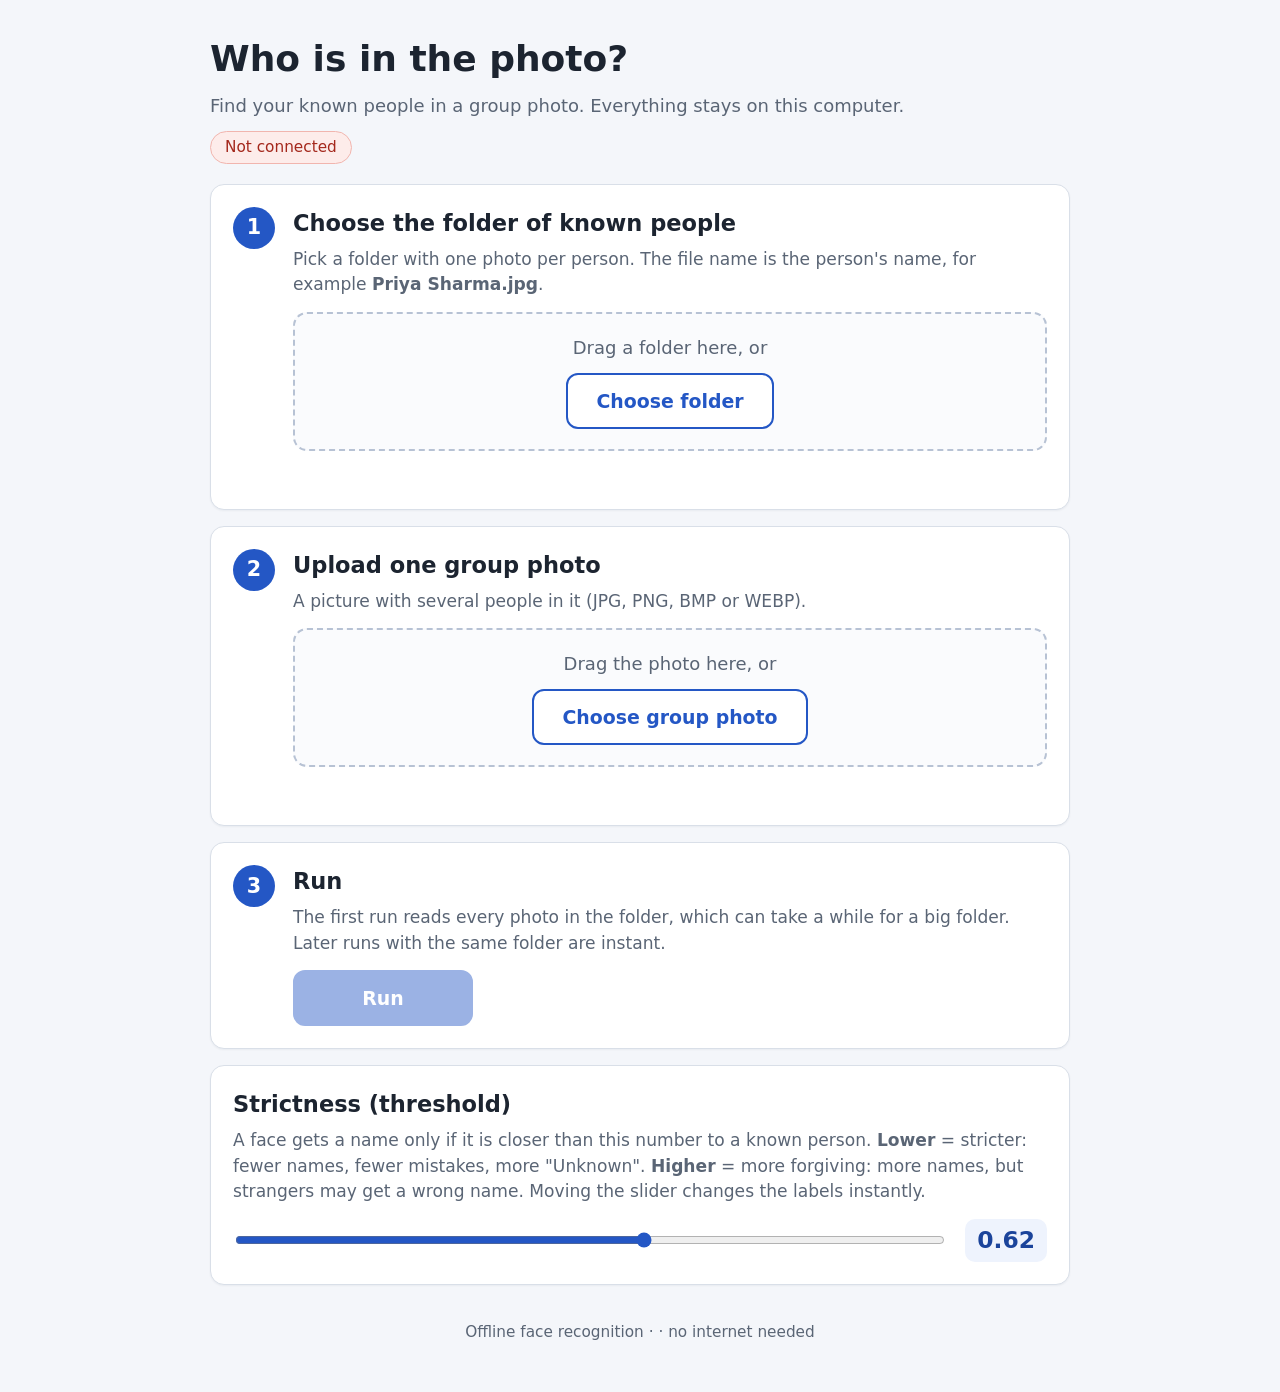
==== app/static/index.html @ f955b949 "Add gentle animations, progress percentage, and reduced-motion support" ====
<!doctype html>
<html lang="en">
<head>
  <meta charset="utf-8">
  <meta name="viewport" content="width=device-width, initial-scale=1">
  <title>Who is in the photo?</title>
  <link rel="icon" href="favicon.svg" type="image/svg+xml">
  <link rel="stylesheet" href="style.css">
</head>
<body>
  <main>
    <header class="top">
      <h1>Who is in the photo?</h1>
      <p class="lead">Find your known people in a group photo. Everything stays on this computer.</p>
      <p id="engine-status" class="pill" role="status">Starting up...</p>
    </header>

    <div id="error" class="alert" role="alert" hidden></div>

    <section class="card" aria-labelledby="s1">
      <div class="step-no" aria-hidden="true">1</div>
      <div class="step-body">
        <h2 id="s1">Choose the folder of known people</h2>
        <p class="help">Pick a folder with one photo per person. The file name is the person's name,
          for example <strong>Priya Sharma.jpg</strong>.</p>
        <div id="drop-folder" class="dropzone">
          <p class="drop-text"><span class="idle">Drag a folder here, or</span><span class="over-text">Drop the folder now</span></p>
          <button id="pick-folder" class="btn" type="button">Choose folder</button>
        </div>
        <input id="folder-input" type="file" webkitdirectory multiple hidden>
        <p id="folder-info" class="info" aria-live="polite"></p>
        <details id="gallery" class="gallery" hidden>
          <summary id="gallery-title"></summary>
          <ul id="gallery-grid" class="gallery-grid"></ul>
          <button id="gallery-more" class="btn secondary small" type="button" hidden></button>
        </details>
      </div>
    </section>

    <section class="card" aria-labelledby="s2">
      <div class="step-no" aria-hidden="true">2</div>
      <div class="step-body">
        <h2 id="s2">Upload one group photo</h2>
        <p class="help">A picture with several people in it (JPG, PNG, BMP or WEBP).</p>
        <div id="drop-group" class="dropzone">
          <p class="drop-text"><span class="idle">Drag the photo here, or</span><span class="over-text">Drop the photo now</span></p>
          <button id="pick-group" class="btn" type="button">Choose group photo</button>
        </div>
        <input id="group-input" type="file" accept="image/*" hidden>
        <p id="group-info" class="info" aria-live="polite"></p>
      </div>
    </section>

    <section class="card" aria-labelledby="s3">
      <div class="step-no" aria-hidden="true">3</div>
      <div class="step-body">
        <h2 id="s3">Run</h2>
        <p class="help">The first run reads every photo in the folder, which can take a while for a big folder.
          Later runs with the same folder are instant.</p>
        <div class="row">
          <button id="run" class="btn primary" type="button" disabled>Run</button>
          <button id="cancel" class="btn secondary" type="button" hidden>Cancel</button>
        </div>
        <div id="progress" class="progress" hidden>
          <div class="bar-row">
            <div class="bar" role="progressbar" aria-label="Progress" aria-valuemin="0" aria-valuemax="100" aria-valuenow="0">
              <div id="bar-fill"></div>
            </div>
            <span id="progress-pct" class="pct">0%</span>
          </div>
          <p id="progress-text" aria-live="polite"></p>
        </div>
      </div>
    </section>

    <section class="card slider-card" aria-labelledby="s4">
      <div class="step-body wide">
        <h2 id="s4">Strictness (threshold)</h2>
        <p class="help">A face gets a name only if it is closer than this number to a known person.
          <strong>Lower</strong> = stricter: fewer names, fewer mistakes, more "Unknown".
          <strong>Higher</strong> = more forgiving: more names, but strangers may get a wrong name.
          Moving the slider changes the labels instantly.</p>
        <div class="slider-row">
          <label for="threshold" class="sr-only">Threshold</label>
          <input id="threshold" type="range" min="0.10" max="1.00" step="0.01" value="0.62">
          <output id="threshold-value" for="threshold">0.62</output>
        </div>
      </div>
    </section>

    <section id="results" hidden aria-labelledby="rh">
      <h2 id="rh">Result</h2>
      <p id="summary" class="summary" aria-live="polite"></p>
      <div id="stats" class="stats" hidden>
        <div class="stat total"><span class="stat-num" id="stat-total">0</span><span class="stat-label">Faces found</span></div>
        <div class="stat known"><span class="stat-num" id="stat-known">0</span><span class="stat-label">Known</span></div>
        <div class="stat unknown"><span class="stat-num" id="stat-unknown">0</span><span class="stat-label">Unknown</span></div>
      </div>
      <div class="stage"><canvas id="canvas" aria-label="Group photo with a box and a name on each face"></canvas></div>
      <h3>Faces found</h3>
      <div id="chips" class="chips" role="group" aria-label="Show faces">
        <button type="button" class="chip" data-filter="all" aria-pressed="true">All <span id="chip-all">0</span></button>
        <button type="button" class="chip" data-filter="known" aria-pressed="false">Known <span id="chip-known">0</span></button>
        <button type="button" class="chip" data-filter="unknown" aria-pressed="false">Unknown <span id="chip-unknown">0</span></button>
      </div>
      <div class="table-wrap">
        <table>
          <thead><tr><th>#</th><th>Face</th><th>Name</th><th>Distance</th><th>Status</th></tr></thead>
          <tbody id="rows"></tbody>
        </table>
      </div>
      <details id="notes" class="notes" hidden>
        <summary id="notes-title"></summary>
        <ul id="notes-list"></ul>
      </details>
    </section>

    <footer>Offline face recognition &middot; <span id="lib"></span> &middot; no internet needed</footer>
  </main>
  <script src="app.js"></script>
</body>
</html>
---- app/static/style.css ----
/* All local: no web fonts, no CDN. Uses the fonts already installed on the computer. */
:root {
  --bg: #f4f6fa;
  --card: #ffffff;
  --text: #1c2430;
  --muted: #5a6575;
  --line: #d9dfe8;
  --primary: #2457c5;
  --primary-dark: #1b449b;
  --known: #17803d;
  --unknown: #b45309;
  --error-bg: #fdecea;
  --error: #a4281c;
  --radius: 14px;
}
* { box-sizing: border-box; }
html { font-size: 18px; }
body {
  margin: 0;
  background: var(--bg);
  color: var(--text);
  font-family: "Segoe UI", system-ui, -apple-system, "Helvetica Neue", Arial, sans-serif;
  line-height: 1.5;
}
main { max-width: 900px; margin: 0 auto; padding: 32px 20px 48px; }
h1 { font-size: 2rem; margin: 0 0 6px; }
h2 { font-size: 1.25rem; margin: 0 0 6px; }
h3 { font-size: 1.1rem; margin: 28px 0 10px; }
.lead { color: var(--muted); margin: 0 0 12px; }
.top { margin-bottom: 20px; }
.pill {
  display: inline-block; margin: 0; padding: 4px 14px; border-radius: 999px;
  font-size: .85rem; background: #fff4d6; color: #7a5200; border: 1px solid #f0d58a;
}
.pill.ok { background: #e3f5e9; color: #115c2b; border-color: #a9dcb9; }
.pill.bad { background: var(--error-bg); color: var(--error); border-color: #f1b5ae; }

.card {
  display: flex; gap: 18px; align-items: flex-start;
  background: var(--card); border: 1px solid var(--line); border-radius: var(--radius);
  padding: 22px; margin-bottom: 16px;
  box-shadow: 0 1px 2px rgba(20, 30, 50, .05);
}
.step-no {
  flex: none; width: 42px; height: 42px; border-radius: 50%;
  background: var(--primary); color: #fff; font-weight: 700; font-size: 1.15rem;
  display: flex; align-items: center; justify-content: center;
}
.step-body { flex: 1; min-width: 0; }
.step-body.wide { width: 100%; }
.help { color: var(--muted); margin: 0 0 14px; font-size: .95rem; }
.info { margin: 12px 0 0; font-size: .95rem; min-height: 1.4em; overflow-wrap: anywhere; }

.btn {
  font: inherit; font-weight: 600; font-size: 1.05rem;
  min-height: 56px; padding: 0 28px; border-radius: 12px; cursor: pointer;
  border: 2px solid var(--primary); background: #fff; color: var(--primary);
}
.btn:hover:not(:disabled) { background: #eef3fd; }
.btn.primary { background: var(--primary); color: #fff; min-width: 180px; }
.btn.primary:hover:not(:disabled) { background: var(--primary-dark); }
.btn.secondary { border-color: var(--line); color: var(--muted); }
.btn:disabled { opacity: .45; cursor: not-allowed; }
.btn:focus-visible, input[type=range]:focus-visible, summary:focus-visible {
  outline: 3px solid #f2a900; outline-offset: 2px;
}
.row { display: flex; gap: 12px; flex-wrap: wrap; }

.dropzone {
  border: 2px dashed #b7c2d4; border-radius: var(--radius); background: #fafbfd;
  padding: 20px 16px; text-align: center; transition: border-color .15s, background-color .15s;
}
.dropzone .drop-text { margin: 0 0 12px; color: var(--muted); }
.dropzone .over-text { display: none; }
.dropzone.over { border-color: var(--primary); border-style: solid; background: #eaf1fe; }
.dropzone.over .idle { display: none; }
.dropzone.over .over-text { display: inline; color: var(--primary-dark); font-weight: 700; font-size: 1.1rem; }
.dropzone.over .btn { pointer-events: none; }

.gallery { margin-top: 14px; border: 1px solid var(--line); border-radius: 12px; padding: 10px 14px; background: #fafbfd; }
.gallery summary { cursor: pointer; font-weight: 600; min-height: 32px; display: flex; align-items: center; }
.gallery-grid { list-style: none; margin: 12px 0 4px; padding: 0; display: grid; grid-template-columns: repeat(auto-fill, minmax(92px, 1fr)); gap: 12px; max-height: 340px; overflow: auto; }
.gallery-grid li { text-align: center; min-width: 0; }
.gallery-grid .thumb { width: 72px; height: 72px; margin: 0 auto 4px; }
.gallery-grid span { display: block; font-size: .8rem; line-height: 1.25; overflow: hidden; text-overflow: ellipsis; white-space: nowrap; }
.btn.small { min-height: 44px; padding: 0 18px; font-size: .95rem; margin-top: 10px; }

.progress { margin-top: 16px; }
.bar { height: 16px; background: #e5eaf2; border-radius: 999px; overflow: hidden; }
#bar-fill { height: 100%; width: 0; background: var(--primary); transition: width .2s; }
.bar.busy #bar-fill { width: 35% !important; animation: slide 1.1s ease-in-out infinite alternate; }
@keyframes slide { from { margin-left: 0; } to { margin-left: 65%; } }
.bar-row { display: flex; align-items: center; gap: 14px; }
.bar-row .bar { flex: 1; }
.pct { min-width: 3.4ch; text-align: right; font-weight: 700; font-variant-numeric: tabular-nums; color: var(--primary-dark); }

/* gentle entrance of the result */
@keyframes fadeUp { from { opacity: 0; transform: translateY(10px); } to { opacity: 1; transform: none; } }
@keyframes rowIn { from { opacity: 0; transform: translateX(-8px); } to { opacity: 1; transform: none; } }
#results.enter .stat { animation: fadeUp .45s ease both; }
#results.enter .stat:nth-child(2) { animation-delay: .08s; }
#results.enter .stat:nth-child(3) { animation-delay: .16s; }
#results.enter .stage { animation: fadeUp .5s ease .1s both; }
tbody tr.enter { animation: rowIn .35s ease both; animation-delay: calc(var(--i, 0) * 45ms + 250ms); }
.chip, .btn, tbody tr td, .dropzone { transition: background-color .15s, border-color .15s, color .15s; }

@media (prefers-reduced-motion: reduce) {
  *, *::before, *::after {
    animation-duration: .001ms !important; animation-delay: 0s !important; animation-iteration-count: 1 !important;
    transition-duration: .001ms !important; scroll-behavior: auto !important;
  }
  .bar.busy #bar-fill { margin-left: 0; width: 100% !important; opacity: .5; }
}

#progress-text { margin: 8px 0 0; font-size: .95rem; color: var(--muted); overflow-wrap: anywhere; }

.slider-row { display: flex; align-items: center; gap: 18px; }
input[type=range] { flex: 1; height: 36px; accent-color: var(--primary); }
output {
  min-width: 4.2ch; text-align: center; font-weight: 700; font-size: 1.3rem;
  padding: 4px 12px; border-radius: 10px; background: #eef3fd; color: var(--primary-dark);
}

.alert {
  background: var(--error-bg); color: var(--error); border: 1px solid #f1b5ae;
  border-radius: 12px; padding: 14px 18px; margin-bottom: 16px; font-weight: 600;
  overflow-wrap: anywhere;
}
.alert.warn { background: #fff4d6; color: #7a5200; border-color: #f0d58a; }

#results { margin-top: 28px; }
.summary { font-size: 1.1rem; font-weight: 600; margin: 0 0 14px; }
.summary.visually-hidden { position: absolute; width: 1px; height: 1px; overflow: hidden; clip: rect(0 0 0 0); white-space: nowrap; margin: 0; }
.stats { display: grid; grid-template-columns: repeat(3, 1fr); gap: 14px; margin: 0 0 18px; }
.stat {
  background: #fff; border: 1px solid var(--line); border-radius: var(--radius);
  border-top: 5px solid var(--primary); padding: 14px 18px; text-align: center;
  box-shadow: 0 1px 2px rgba(20, 30, 50, .05);
}
.stat.known { border-top-color: var(--known); }
.stat.unknown { border-top-color: var(--unknown); }
.stat-num { display: block; font-size: 2.4rem; font-weight: 700; line-height: 1.1; }
.stat.known .stat-num { color: var(--known); }
.stat.unknown .stat-num { color: var(--unknown); }
.stat-label { display: block; color: var(--muted); font-size: .95rem; }
.stage {
  background: #fff; border: 1px solid var(--line); border-radius: var(--radius);
  padding: 10px; text-align: center;
}
canvas { max-width: 100%; height: auto; border-radius: 8px; display: block; margin: 0 auto; }

.chips { display: flex; gap: 10px; flex-wrap: wrap; margin: 0 0 12px; }
.chip {
  font: inherit; font-weight: 600; min-height: 44px; padding: 0 18px; border-radius: 999px; cursor: pointer;
  border: 2px solid var(--line); background: #fff; color: var(--text);
}
.chip span { display: inline-block; min-width: 1.6em; margin-left: 4px; padding: 0 6px; border-radius: 999px; background: #eef1f6; font-size: .85rem; }
.chip:hover { border-color: var(--primary); }
.chip[aria-pressed="true"] { background: var(--primary); border-color: var(--primary); color: #fff; }
.chip[aria-pressed="true"] span { background: rgba(255, 255, 255, .25); }
.chip:focus-visible { outline: 3px solid #f2a900; outline-offset: 2px; }
td.empty { text-align: center; color: var(--muted); padding: 22px; cursor: default; }
.table-wrap { overflow-x: auto; background: #fff; border: 1px solid var(--line); border-radius: var(--radius); }
table { width: 100%; border-collapse: collapse; }
th, td { text-align: left; padding: 12px 16px; border-bottom: 1px solid var(--line); }
th { background: #f0f3f8; font-size: .85rem; text-transform: uppercase; letter-spacing: .04em; color: var(--muted); }
tr:last-child td { border-bottom: 0; }
.thumb { width: 56px; height: 56px; object-fit: cover; border-radius: 10px; border: 1px solid var(--line); background: #e5eaf2; display: block; }
.thumb.ref { width: 44px; height: 44px; border-radius: 50%; flex: none; }
.name-wrap { display: flex; align-items: center; gap: 12px; }
.person { font-weight: 600; display: block; }
td.face-cell { width: 76px; }
tbody tr { cursor: pointer; }
tbody tr.hover td { background: #eef3fd; }
tbody tr.selected td { background: #dde8fb; }
tbody tr.selected td:first-child { box-shadow: inset 5px 0 0 var(--primary); }
tbody tr:focus-visible { outline: 3px solid #f2a900; outline-offset: -3px; }
td .hint { display: block; font-size: .85rem; color: var(--muted); }
.badge {
  display: inline-block; padding: 3px 12px; border-radius: 999px; font-weight: 700; font-size: .9rem; color: #fff;
}
.badge.known { background: var(--known); }
.badge.unknown { background: var(--unknown); }

.notes { margin-top: 24px; background: #fff; border: 1px solid var(--line); border-radius: var(--radius); padding: 12px 18px; }
.notes summary { cursor: pointer; font-weight: 600; }
.notes ul { margin: 10px 0 4px; padding-left: 20px; font-size: .92rem; color: var(--muted); max-height: 260px; overflow: auto; }
.notes li { overflow-wrap: anywhere; margin-bottom: 4px; }

footer { margin-top: 36px; text-align: center; color: var(--muted); font-size: .85rem; }
.sr-only { position: absolute; width: 1px; height: 1px; overflow: hidden; clip: rect(0 0 0 0); white-space: nowrap; }
[hidden] { display: none !important; }

@media (max-width: 560px) {
  html { font-size: 17px; }
  .card { flex-direction: column; gap: 12px; padding: 18px; }
  .btn { width: 100%; }
  .thumb { width: 44px; height: 44px; }
  .thumb.ref { width: 32px; height: 32px; }
  .name-wrap { gap: 8px; }
  td.face-cell { width: 56px; }
  .stats { gap: 8px; }
  .stat { padding: 10px 6px; }
  .stat-num { font-size: 1.9rem; }
  .stat-label { font-size: .85rem; }
  th, td { padding: 10px 8px; font-size: .9rem; }
  .badge { padding: 2px 8px; font-size: .8rem; }
  main { padding: 24px 14px 40px; }
}
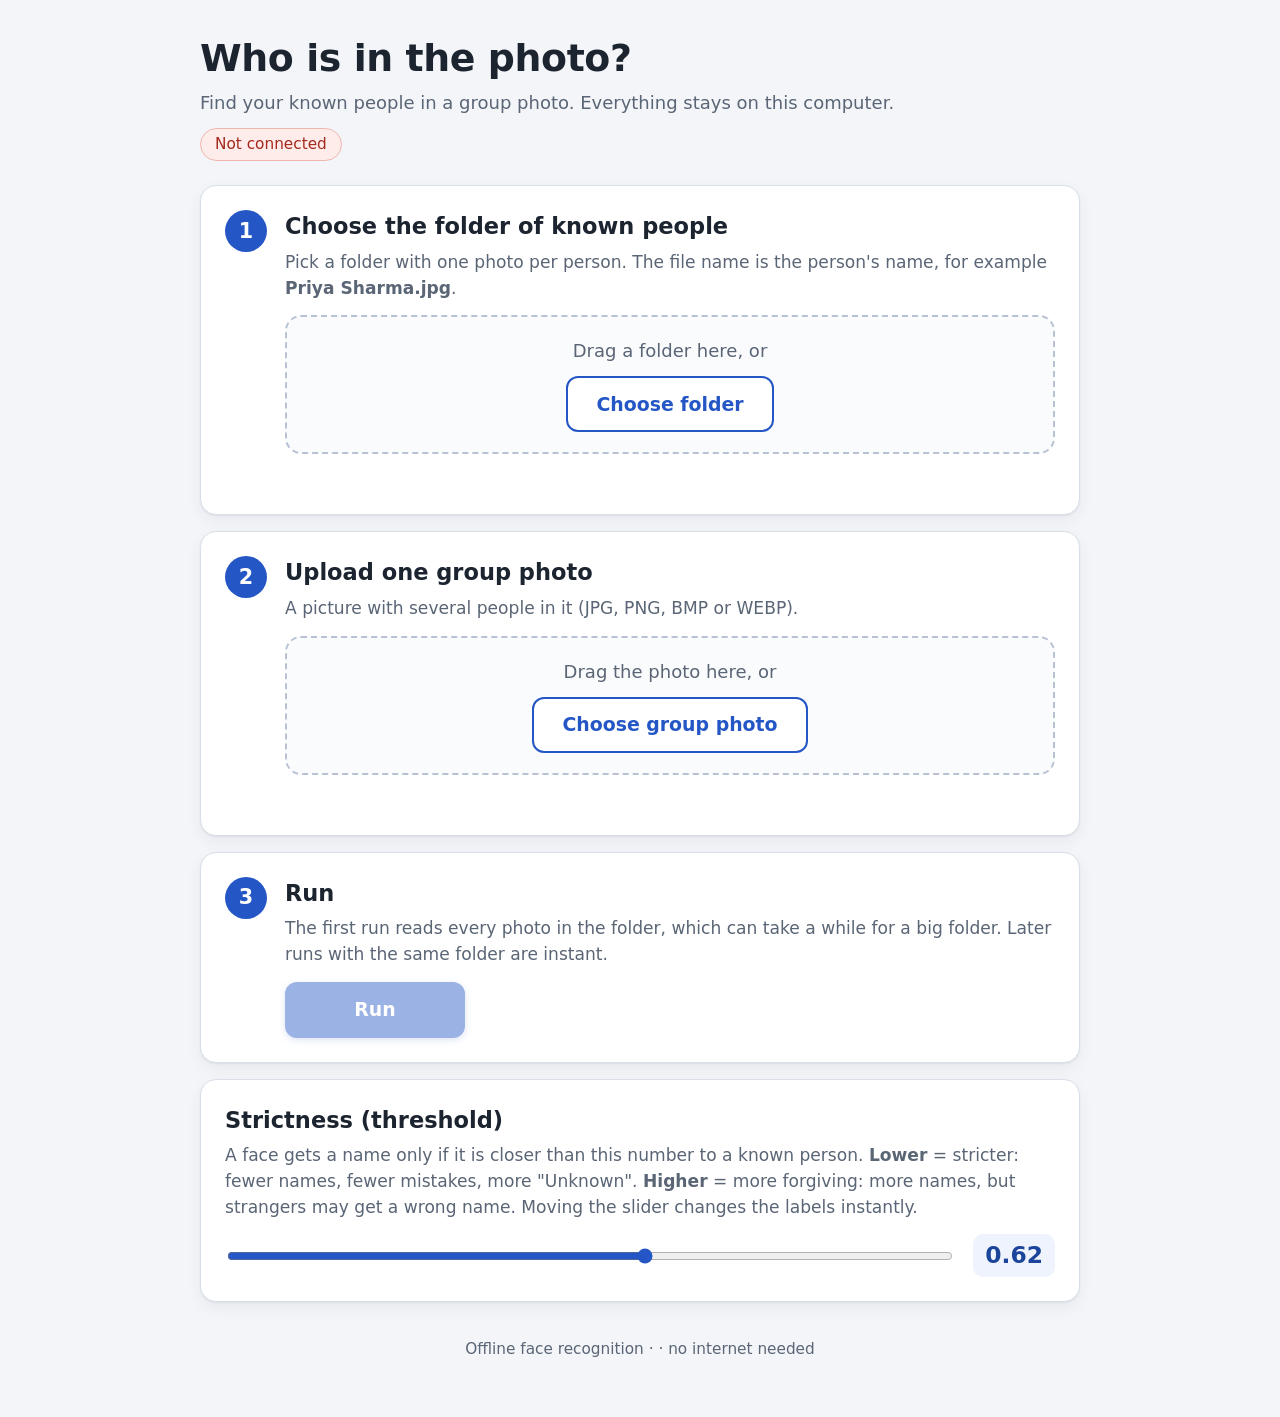
==== commit 3ad44293: "Polish the look: spacing, shadows, step ticks, focus rings, phone layout" ====
--- a/app/static/index.html
+++ b/app/static/index.html
@@ -17,7 +17,7 @@
 
     <div id="error" class="alert" role="alert" hidden></div>
 
-    <section class="card" aria-labelledby="s1">
+    <section id="card-1" class="card" aria-labelledby="s1">
       <div class="step-no" aria-hidden="true">1</div>
       <div class="step-body">
         <h2 id="s1">Choose the folder of known people</h2>
@@ -37,7 +37,7 @@
       </div>
     </section>
 
-    <section class="card" aria-labelledby="s2">
+    <section id="card-2" class="card" aria-labelledby="s2">
       <div class="step-no" aria-hidden="true">2</div>
       <div class="step-body">
         <h2 id="s2">Upload one group photo</h2>
@@ -51,7 +51,7 @@
       </div>
     </section>
 
-    <section class="card" aria-labelledby="s3">
+    <section id="card-3" class="card" aria-labelledby="s3">
       <div class="step-no" aria-hidden="true">3</div>
       <div class="step-body">
         <h2 id="s3">Run</h2>
@@ -96,6 +96,10 @@
         <div class="stat known"><span class="stat-num" id="stat-known">0</span><span class="stat-label">Known</span></div>
         <div class="stat unknown"><span class="stat-num" id="stat-unknown">0</span><span class="stat-label">Unknown</span></div>
       </div>
+      <div id="tools" class="tools" hidden>
+        <button id="dl-png" class="btn small" type="button">Download photo (PNG)</button>
+        <button id="dl-csv" class="btn small" type="button">Download results (CSV)</button>
+      </div>
       <div class="stage"><canvas id="canvas" aria-label="Group photo with a box and a name on each face"></canvas></div>
       <h3>Faces found</h3>
       <div id="chips" class="chips" role="group" aria-label="Show faces">
--- a/app/static/style.css
+++ b/app/static/style.css
@@ -1,6 +1,6 @@
 /* All local: no web fonts, no CDN. Uses the fonts already installed on the computer. */
 :root {
-  --bg: #f4f6fa;
+  --bg: #f3f5f9;
   --card: #ffffff;
   --text: #1c2430;
   --muted: #5a6575;
@@ -11,7 +11,11 @@
   --unknown: #b45309;
   --error-bg: #fdecea;
   --error: #a4281c;
-  --radius: 14px;
+  --radius: 16px;
+  --focus: #0b3a8f;                       /* dark blue ring: clearly visible on white and on the blue buttons */
+  --shadow: 0 1px 2px rgba(16, 24, 40, .06), 0 6px 16px rgba(16, 24, 40, .05);
+  --shadow-hover: 0 2px 4px rgba(16, 24, 40, .08), 0 10px 24px rgba(16, 24, 40, .08);
+  --gap: 16px;                            /* one spacing step used between blocks */
 }
 * { box-sizing: border-box; }
 html { font-size: 18px; }
@@ -22,12 +26,12 @@
   font-family: "Segoe UI", system-ui, -apple-system, "Helvetica Neue", Arial, sans-serif;
   line-height: 1.5;
 }
-main { max-width: 900px; margin: 0 auto; padding: 32px 20px 48px; }
-h1 { font-size: 2rem; margin: 0 0 6px; }
+main { max-width: 920px; margin: 0 auto; padding: 36px 20px 56px; }
+h1 { font-size: 2.1rem; line-height: 1.2; margin: 0 0 8px; letter-spacing: -.01em; }
 h2 { font-size: 1.25rem; margin: 0 0 6px; }
-h3 { font-size: 1.1rem; margin: 28px 0 10px; }
+h3 { font-size: 1.15rem; margin: 30px 0 12px; }
 .lead { color: var(--muted); margin: 0 0 12px; }
-.top { margin-bottom: 20px; }
+.top { margin-bottom: 24px; }
 .pill {
   display: inline-block; margin: 0; padding: 4px 14px; border-radius: 999px;
   font-size: .85rem; background: #fff4d6; color: #7a5200; border: 1px solid #f0d58a;
@@ -38,14 +42,16 @@
 .card {
   display: flex; gap: 18px; align-items: flex-start;
   background: var(--card); border: 1px solid var(--line); border-radius: var(--radius);
-  padding: 22px; margin-bottom: 16px;
-  box-shadow: 0 1px 2px rgba(20, 30, 50, .05);
-}
+  padding: 24px; margin-bottom: var(--gap);
+  box-shadow: var(--shadow); transition: border-color .2s, box-shadow .2s;
+}
+.card.done { border-color: #a9dcb9; }
 .step-no {
   flex: none; width: 42px; height: 42px; border-radius: 50%;
   background: var(--primary); color: #fff; font-weight: 700; font-size: 1.15rem;
-  display: flex; align-items: center; justify-content: center;
-}
+  display: flex; align-items: center; justify-content: center; transition: background-color .2s;
+}
+.card.done .step-no { background: var(--known); }
 .step-body { flex: 1; min-width: 0; }
 .step-body.wide { width: 100%; }
 .help { color: var(--muted); margin: 0 0 14px; font-size: .95rem; }
@@ -56,13 +62,14 @@
   min-height: 56px; padding: 0 28px; border-radius: 12px; cursor: pointer;
   border: 2px solid var(--primary); background: #fff; color: var(--primary);
 }
+.btn:active:not(:disabled) { transform: translateY(1px); }
 .btn:hover:not(:disabled) { background: #eef3fd; }
-.btn.primary { background: var(--primary); color: #fff; min-width: 180px; }
+.btn.primary { background: var(--primary); color: #fff; min-width: 180px; box-shadow: 0 2px 6px rgba(36, 87, 197, .35); }
 .btn.primary:hover:not(:disabled) { background: var(--primary-dark); }
-.btn.secondary { border-color: var(--line); color: var(--muted); }
+.btn.secondary { border-color: #b7c2d4; color: #3f4a5a; }
 .btn:disabled { opacity: .45; cursor: not-allowed; }
-.btn:focus-visible, input[type=range]:focus-visible, summary:focus-visible {
-  outline: 3px solid #f2a900; outline-offset: 2px;
+:where(a, button, input, summary, [tabindex]):focus-visible {
+  outline: 3px solid var(--focus); outline-offset: 2px;
 }
 .row { display: flex; gap: 12px; flex-wrap: wrap; }
 
@@ -128,14 +135,14 @@
 }
 .alert.warn { background: #fff4d6; color: #7a5200; border-color: #f0d58a; }
 
-#results { margin-top: 28px; }
+#results { margin-top: 32px; scroll-margin-top: 12px; }
 .summary { font-size: 1.1rem; font-weight: 600; margin: 0 0 14px; }
 .summary.visually-hidden { position: absolute; width: 1px; height: 1px; overflow: hidden; clip: rect(0 0 0 0); white-space: nowrap; margin: 0; }
 .stats { display: grid; grid-template-columns: repeat(3, 1fr); gap: 14px; margin: 0 0 18px; }
 .stat {
   background: #fff; border: 1px solid var(--line); border-radius: var(--radius);
-  border-top: 5px solid var(--primary); padding: 14px 18px; text-align: center;
-  box-shadow: 0 1px 2px rgba(20, 30, 50, .05);
+  border-top: 5px solid var(--primary); padding: 16px 18px; text-align: center;
+  box-shadow: var(--shadow);
 }
 .stat.known { border-top-color: var(--known); }
 .stat.unknown { border-top-color: var(--unknown); }
@@ -143,9 +150,11 @@
 .stat.known .stat-num { color: var(--known); }
 .stat.unknown .stat-num { color: var(--unknown); }
 .stat-label { display: block; color: var(--muted); font-size: .95rem; }
+.tools { display: flex; gap: 12px; flex-wrap: wrap; margin: 0 0 14px; }
+.tools .btn.small { margin-top: 0; }
 .stage {
   background: #fff; border: 1px solid var(--line); border-radius: var(--radius);
-  padding: 10px; text-align: center;
+  padding: 12px; text-align: center; box-shadow: var(--shadow);
 }
 canvas { max-width: 100%; height: auto; border-radius: 8px; display: block; margin: 0 auto; }
 
@@ -158,9 +167,9 @@
 .chip:hover { border-color: var(--primary); }
 .chip[aria-pressed="true"] { background: var(--primary); border-color: var(--primary); color: #fff; }
 .chip[aria-pressed="true"] span { background: rgba(255, 255, 255, .25); }
-.chip:focus-visible { outline: 3px solid #f2a900; outline-offset: 2px; }
+.chip:focus-visible { outline: 3px solid var(--focus); outline-offset: 2px; }
 td.empty { text-align: center; color: var(--muted); padding: 22px; cursor: default; }
-.table-wrap { overflow-x: auto; background: #fff; border: 1px solid var(--line); border-radius: var(--radius); }
+.table-wrap { overflow-x: auto; background: #fff; border: 1px solid var(--line); border-radius: var(--radius); box-shadow: var(--shadow); }
 table { width: 100%; border-collapse: collapse; }
 th, td { text-align: left; padding: 12px 16px; border-bottom: 1px solid var(--line); }
 th { background: #f0f3f8; font-size: .85rem; text-transform: uppercase; letter-spacing: .04em; color: var(--muted); }
@@ -174,7 +183,7 @@
 tbody tr.hover td { background: #eef3fd; }
 tbody tr.selected td { background: #dde8fb; }
 tbody tr.selected td:first-child { box-shadow: inset 5px 0 0 var(--primary); }
-tbody tr:focus-visible { outline: 3px solid #f2a900; outline-offset: -3px; }
+tbody tr:focus-visible { outline: 3px solid var(--focus); outline-offset: -3px; }
 td .hint { display: block; font-size: .85rem; color: var(--muted); }
 .badge {
   display: inline-block; padding: 3px 12px; border-radius: 999px; font-weight: 700; font-size: .9rem; color: #fff;
@@ -182,7 +191,7 @@
 .badge.known { background: var(--known); }
 .badge.unknown { background: var(--unknown); }
 
-.notes { margin-top: 24px; background: #fff; border: 1px solid var(--line); border-radius: var(--radius); padding: 12px 18px; }
+.notes { margin-top: 24px; background: #fff; border: 1px solid var(--line); border-radius: var(--radius); padding: 12px 18px; box-shadow: var(--shadow); }
 .notes summary { cursor: pointer; font-weight: 600; }
 .notes ul { margin: 10px 0 4px; padding-left: 20px; font-size: .92rem; color: var(--muted); max-height: 260px; overflow: auto; }
 .notes li { overflow-wrap: anywhere; margin-bottom: 4px; }
@@ -195,15 +204,20 @@
   html { font-size: 17px; }
   .card { flex-direction: column; gap: 12px; padding: 18px; }
   .btn { width: 100%; }
-  .thumb { width: 44px; height: 44px; }
-  .thumb.ref { width: 32px; height: 32px; }
-  .name-wrap { gap: 8px; }
-  td.face-cell { width: 56px; }
+  .thumb { width: 40px; height: 40px; }
+  .thumb.ref { display: none; }               /* the matched photo is hidden on a phone to leave room for the table */
+  td.face-cell { width: 48px; }
+  th, td { padding-left: 4px; padding-right: 4px; }
   .stats { gap: 8px; }
   .stat { padding: 10px 6px; }
   .stat-num { font-size: 1.9rem; }
   .stat-label { font-size: .85rem; }
-  th, td { padding: 10px 8px; font-size: .9rem; }
+  th, td { padding: 10px 6px; font-size: .88rem; }
+  .table-wrap { border-radius: 12px; }
+  .chip { flex: 1; padding: 0 8px; white-space: nowrap; font-size: .95rem; }
+  .chip span { margin-left: 2px; padding: 0 5px; }
+  .tools .btn { width: 100%; }
+  h1 { font-size: 1.7rem; }
   .badge { padding: 2px 8px; font-size: .8rem; }
   main { padding: 24px 14px 40px; }
 }
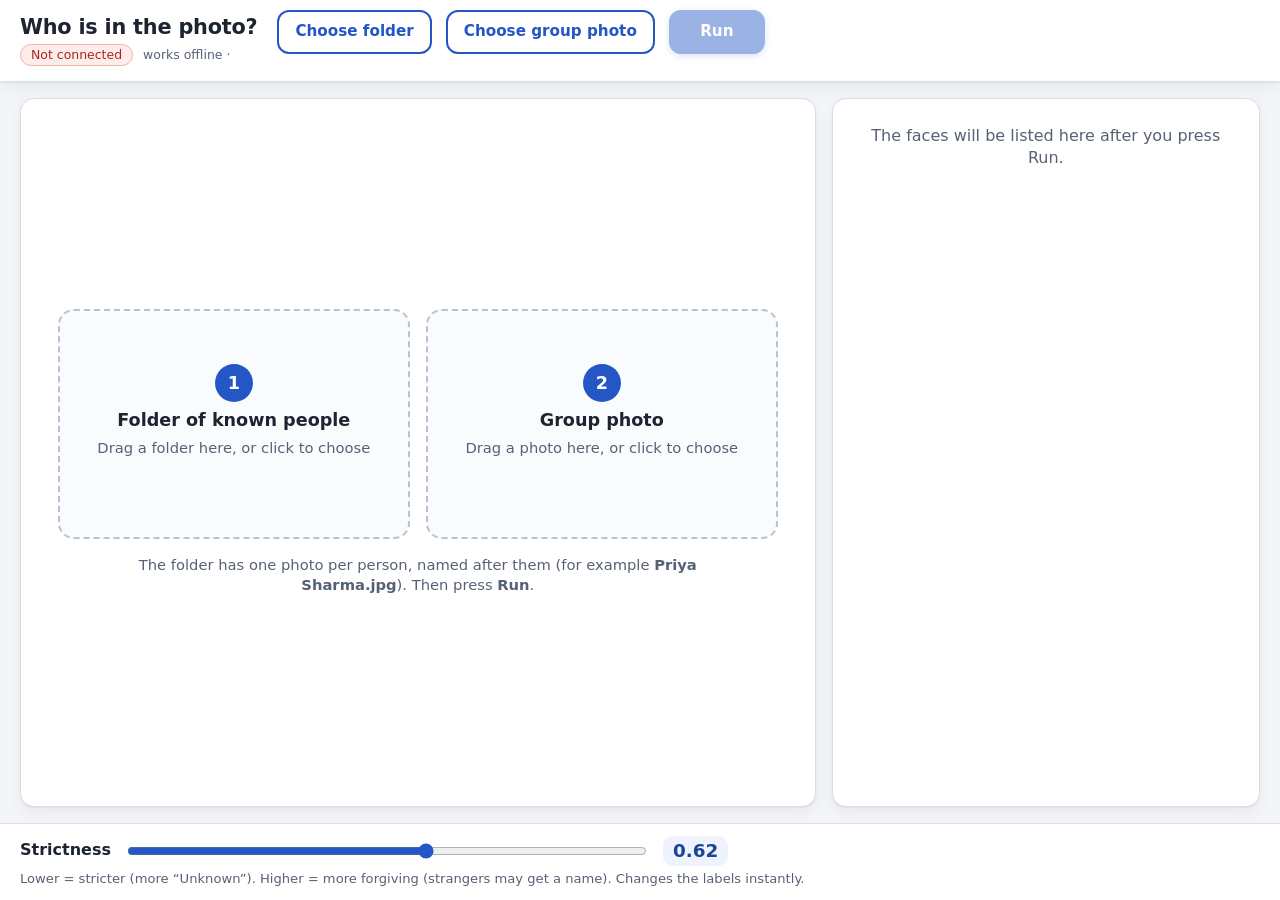
==== commit 3691df7e: "Rebuild the page as a one-screen dashboard with drawers, face cards and smart label placement" ====
--- a/app/static/index.html
+++ b/app/static/index.html
@@ -8,119 +8,141 @@
   <link rel="stylesheet" href="style.css">
 </head>
 <body>
-  <main>
-    <header class="top">
-      <h1>Who is in the photo?</h1>
-      <p class="lead">Find your known people in a group photo. Everything stays on this computer.</p>
-      <p id="engine-status" class="pill" role="status">Starting up...</p>
+  <div class="app">
+
+    <!-- top bar: title, status, the three actions, and the two pop-up buttons -->
+    <header class="topbar">
+      <div class="brand">
+        <h1>Who is in the photo?</h1>
+        <div class="brand-row">
+          <p id="engine-status" class="pill" role="status">Starting up...</p>
+          <span class="lib-note">works offline &middot; <span id="lib"></span></span>
+        </div>
+      </div>
+
+      <div class="actions">
+        <div class="act">
+          <button id="pick-folder" class="btn sm" type="button">Choose folder</button>
+          <span id="folder-info" class="file-note" aria-live="polite"></span>
+        </div>
+        <div class="act">
+          <button id="pick-group" class="btn sm" type="button">Choose group photo</button>
+          <span id="group-info" class="file-note" aria-live="polite"></span>
+        </div>
+        <div class="act">
+          <div class="row">
+            <button id="run" class="btn primary sm" type="button" disabled>Run</button>
+            <button id="cancel" class="btn secondary sm" type="button" hidden>Cancel</button>
+          </div>
+        </div>
+      </div>
+
+      <div class="top-extra">
+        <button id="open-gallery" class="btn ghost sm" type="button" hidden>Known people <span id="gallery-count"></span></button>
+        <button id="open-notes" class="btn ghost sm" type="button" hidden>Folder notes <span id="notes-count"></span></button>
+      </div>
+
+      <input id="folder-input" type="file" webkitdirectory multiple hidden>
+      <input id="group-input" type="file" accept="image/*" hidden>
     </header>
 
     <div id="error" class="alert" role="alert" hidden></div>
 
-    <section id="card-1" class="card" aria-labelledby="s1">
-      <div class="step-no" aria-hidden="true">1</div>
-      <div class="step-body">
-        <h2 id="s1">Choose the folder of known people</h2>
-        <p class="help">Pick a folder with one photo per person. The file name is the person's name,
-          for example <strong>Priya Sharma.jpg</strong>.</p>
-        <div id="drop-folder" class="dropzone">
-          <p class="drop-text"><span class="idle">Drag a folder here, or</span><span class="over-text">Drop the folder now</span></p>
-          <button id="pick-folder" class="btn" type="button">Choose folder</button>
+    <!-- main area: photo on the left, list of faces on the right -->
+    <main class="workspace">
+      <section id="stage" class="stage-col" aria-label="Group photo">
+
+        <div id="empty" class="empty-state">
+          <div class="zones">
+            <button id="drop-folder" class="dropzone" type="button">
+              <span class="zone-num" aria-hidden="true">1</span>
+              <span class="zone-title">Folder of known people</span>
+              <span class="zone-text"><span class="idle">Drag a folder here, or click to choose</span><span class="over-text">Drop the folder now</span></span>
+              <span id="zone-folder" class="zone-status"></span>
+            </button>
+            <button id="drop-group" class="dropzone" type="button">
+              <span class="zone-num" aria-hidden="true">2</span>
+              <span class="zone-title">Group photo</span>
+              <span class="zone-text"><span class="idle">Drag a photo here, or click to choose</span><span class="over-text">Drop the photo now</span></span>
+              <span id="zone-group" class="zone-status"></span>
+            </button>
+          </div>
+          <p class="help-line">The folder has one photo per person, named after them (for example <strong>Priya Sharma.jpg</strong>). Then press <strong>Run</strong>.</p>
         </div>
-        <input id="folder-input" type="file" webkitdirectory multiple hidden>
-        <p id="folder-info" class="info" aria-live="polite"></p>
-        <details id="gallery" class="gallery" hidden>
-          <summary id="gallery-title"></summary>
-          <ul id="gallery-grid" class="gallery-grid"></ul>
-          <button id="gallery-more" class="btn secondary small" type="button" hidden></button>
-        </details>
-      </div>
-    </section>
 
-    <section id="card-2" class="card" aria-labelledby="s2">
-      <div class="step-no" aria-hidden="true">2</div>
-      <div class="step-body">
-        <h2 id="s2">Upload one group photo</h2>
-        <p class="help">A picture with several people in it (JPG, PNG, BMP or WEBP).</p>
-        <div id="drop-group" class="dropzone">
-          <p class="drop-text"><span class="idle">Drag the photo here, or</span><span class="over-text">Drop the photo now</span></p>
-          <button id="pick-group" class="btn" type="button">Choose group photo</button>
+        <div id="results" class="photo" hidden>
+          <canvas id="canvas" aria-label="Group photo with a box and a name on each face"></canvas>
         </div>
-        <input id="group-input" type="file" accept="image/*" hidden>
-        <p id="group-info" class="info" aria-live="polite"></p>
-      </div>
-    </section>
 
-    <section id="card-3" class="card" aria-labelledby="s3">
-      <div class="step-no" aria-hidden="true">3</div>
-      <div class="step-body">
-        <h2 id="s3">Run</h2>
-        <p class="help">The first run reads every photo in the folder, which can take a while for a big folder.
-          Later runs with the same folder are instant.</p>
-        <div class="row">
-          <button id="run" class="btn primary" type="button" disabled>Run</button>
-          <button id="cancel" class="btn secondary" type="button" hidden>Cancel</button>
+        <div id="progress" class="progress-overlay" hidden>
+          <div class="progress-card">
+            <div class="bar-row">
+              <div class="bar" role="progressbar" aria-label="Progress" aria-valuemin="0" aria-valuemax="100" aria-valuenow="0">
+                <div id="bar-fill"></div>
+              </div>
+              <span id="progress-pct" class="pct">0%</span>
+            </div>
+            <p id="progress-text" aria-live="polite"></p>
+          </div>
         </div>
-        <div id="progress" class="progress" hidden>
-          <div class="bar-row">
-            <div class="bar" role="progressbar" aria-label="Progress" aria-valuemin="0" aria-valuemax="100" aria-valuenow="0">
-              <div id="bar-fill"></div>
-            </div>
-            <span id="progress-pct" class="pct">0%</span>
-          </div>
-          <p id="progress-text" aria-live="polite"></p>
+      </section>
+
+      <aside class="panel" aria-label="Results">
+        <p id="summary" class="summary" aria-live="polite"></p>
+        <div id="stats" class="stats" hidden>
+          <div class="stat total"><span class="stat-num" id="stat-total">0</span><span class="stat-label">Faces found</span></div>
+          <div class="stat known"><span class="stat-num" id="stat-known">0</span><span class="stat-label">Known</span></div>
+          <div class="stat unknown"><span class="stat-num" id="stat-unknown">0</span><span class="stat-label">Unknown</span></div>
         </div>
-      </div>
-    </section>
+        <div id="chips" class="chips" role="group" aria-label="Show faces" hidden>
+          <button type="button" class="chip" data-filter="all" aria-pressed="true">All <span id="chip-all">0</span></button>
+          <button type="button" class="chip" data-filter="known" aria-pressed="false">Known <span id="chip-known">0</span></button>
+          <button type="button" class="chip" data-filter="unknown" aria-pressed="false">Unknown <span id="chip-unknown">0</span></button>
+        </div>
+        <p id="panel-empty" class="panel-empty">The faces will be listed here after you press Run.</p>
+        <ul id="rows" class="face-list" aria-label="Faces found"></ul>
+      </aside>
+    </main>
 
-    <section class="card slider-card" aria-labelledby="s4">
-      <div class="step-body wide">
-        <h2 id="s4">Strictness (threshold)</h2>
-        <p class="help">A face gets a name only if it is closer than this number to a known person.
-          <strong>Lower</strong> = stricter: fewer names, fewer mistakes, more "Unknown".
-          <strong>Higher</strong> = more forgiving: more names, but strangers may get a wrong name.
-          Moving the slider changes the labels instantly.</p>
+    <!-- bottom bar: strictness slider and downloads -->
+    <footer class="bottombar">
+      <div class="slider-block">
         <div class="slider-row">
-          <label for="threshold" class="sr-only">Threshold</label>
+          <label for="threshold" class="slider-label">Strictness</label>
           <input id="threshold" type="range" min="0.10" max="1.00" step="0.01" value="0.62">
           <output id="threshold-value" for="threshold">0.62</output>
         </div>
-      </div>
-    </section>
-
-    <section id="results" hidden aria-labelledby="rh">
-      <h2 id="rh">Result</h2>
-      <p id="summary" class="summary" aria-live="polite"></p>
-      <div id="stats" class="stats" hidden>
-        <div class="stat total"><span class="stat-num" id="stat-total">0</span><span class="stat-label">Faces found</span></div>
-        <div class="stat known"><span class="stat-num" id="stat-known">0</span><span class="stat-label">Known</span></div>
-        <div class="stat unknown"><span class="stat-num" id="stat-unknown">0</span><span class="stat-label">Unknown</span></div>
+        <p class="slider-help">Lower = stricter (more &ldquo;Unknown&rdquo;). Higher = more forgiving (strangers may get a name). Changes the labels instantly.</p>
       </div>
       <div id="tools" class="tools" hidden>
-        <button id="dl-png" class="btn small" type="button">Download photo (PNG)</button>
-        <button id="dl-csv" class="btn small" type="button">Download results (CSV)</button>
+        <button id="dl-png" class="btn sm" type="button">Download photo (PNG)</button>
+        <button id="dl-csv" class="btn sm" type="button">Download results (CSV)</button>
       </div>
-      <div class="stage"><canvas id="canvas" aria-label="Group photo with a box and a name on each face"></canvas></div>
-      <h3>Faces found</h3>
-      <div id="chips" class="chips" role="group" aria-label="Show faces">
-        <button type="button" class="chip" data-filter="all" aria-pressed="true">All <span id="chip-all">0</span></button>
-        <button type="button" class="chip" data-filter="known" aria-pressed="false">Known <span id="chip-known">0</span></button>
-        <button type="button" class="chip" data-filter="unknown" aria-pressed="false">Unknown <span id="chip-unknown">0</span></button>
-      </div>
-      <div class="table-wrap">
-        <table>
-          <thead><tr><th>#</th><th>Face</th><th>Name</th><th>Distance</th><th>Status</th></tr></thead>
-          <tbody id="rows"></tbody>
-        </table>
-      </div>
-      <details id="notes" class="notes" hidden>
-        <summary id="notes-title"></summary>
-        <ul id="notes-list"></ul>
-      </details>
-    </section>
+    </footer>
+  </div>
 
-    <footer>Offline face recognition &middot; <span id="lib"></span> &middot; no internet needed</footer>
-  </main>
+  <!-- pop-up drawers (they take no space until opened) -->
+  <dialog id="gallery-dialog" class="drawer" aria-labelledby="gallery-title">
+    <div class="drawer-head">
+      <h2 id="gallery-title">Known people</h2>
+      <button class="btn ghost sm" type="button" data-close>Close</button>
+    </div>
+    <div class="drawer-body">
+      <ul id="gallery-grid" class="gallery-grid"></ul>
+      <button id="gallery-more" class="btn secondary sm" type="button" hidden></button>
+    </div>
+  </dialog>
+
+  <dialog id="notes-dialog" class="drawer" aria-labelledby="notes-title">
+    <div class="drawer-head">
+      <h2 id="notes-title">Notes about the folder</h2>
+      <button class="btn ghost sm" type="button" data-close>Close</button>
+    </div>
+    <div class="drawer-body">
+      <ul id="notes-list" class="notes-list"></ul>
+    </div>
+  </dialog>
+
   <script src="app.js"></script>
 </body>
 </html>
--- a/app/static/style.css
+++ b/app/static/style.css
@@ -1,9 +1,10 @@
-/* All local: no web fonts, no CDN. Uses the fonts already installed on the computer. */
+/* All local: no web fonts, no CDN. Uses the fonts already installed on the computer.
+   Layout: one screen, no page scrolling on a laptop. Only the list of faces and the pop-up drawers scroll. */
 :root {
   --bg: #f3f5f9;
   --card: #ffffff;
   --text: #1c2430;
-  --muted: #5a6575;
+  --muted: #566274;
   --line: #d9dfe8;
   --primary: #2457c5;
   --primary-dark: #1b449b;
@@ -11,105 +12,226 @@
   --unknown: #b45309;
   --error-bg: #fdecea;
   --error: #a4281c;
-  --radius: 16px;
+  --radius: 14px;
   --focus: #0b3a8f;                       /* dark blue ring: clearly visible on white and on the blue buttons */
   --shadow: 0 1px 2px rgba(16, 24, 40, .06), 0 6px 16px rgba(16, 24, 40, .05);
-  --shadow-hover: 0 2px 4px rgba(16, 24, 40, .08), 0 10px 24px rgba(16, 24, 40, .08);
-  --gap: 16px;                            /* one spacing step used between blocks */
+  --gap: 16px;
 }
 * { box-sizing: border-box; }
-html { font-size: 18px; }
+html { font-size: 16px; height: 100%; }
 body {
-  margin: 0;
-  background: var(--bg);
-  color: var(--text);
+  margin: 0; height: 100%; overflow: hidden;
+  background: var(--bg); color: var(--text);
   font-family: "Segoe UI", system-ui, -apple-system, "Helvetica Neue", Arial, sans-serif;
-  line-height: 1.5;
-}
-main { max-width: 920px; margin: 0 auto; padding: 36px 20px 56px; }
-h1 { font-size: 2.1rem; line-height: 1.2; margin: 0 0 8px; letter-spacing: -.01em; }
-h2 { font-size: 1.25rem; margin: 0 0 6px; }
-h3 { font-size: 1.15rem; margin: 30px 0 12px; }
-.lead { color: var(--muted); margin: 0 0 12px; }
-.top { margin-bottom: 24px; }
+  line-height: 1.4;
+}
+h1, h2, h3, p { margin: 0; }
+[hidden] { display: none !important; }
+:where(a, button, input, summary, [tabindex]):focus-visible { outline: 3px solid var(--focus); outline-offset: 2px; }
+
+/* ---------- the page frame: top bar / main / bottom bar fill the window exactly ---------- */
+.app { height: 100vh; height: 100dvh; display: flex; flex-direction: column; overflow: hidden; }
+
+/* ---------- top bar ---------- */
+.topbar {
+  flex: none; display: flex; align-items: center; flex-wrap: wrap; gap: 10px 20px;
+  padding: 10px 20px; background: #fff; border-bottom: 1px solid var(--line); box-shadow: var(--shadow);
+}
+.brand h1 { font-size: 1.3rem; line-height: 1.2; letter-spacing: -.01em; }
+.brand-row { display: flex; align-items: center; gap: 10px; margin-top: 4px; }
+.lib-note { font-size: .78rem; color: var(--muted); }
 .pill {
-  display: inline-block; margin: 0; padding: 4px 14px; border-radius: 999px;
-  font-size: .85rem; background: #fff4d6; color: #7a5200; border: 1px solid #f0d58a;
+  display: inline-block; padding: 1px 10px; border-radius: 999px; font-size: .78rem;
+  background: #fff4d6; color: #7a5200; border: 1px solid #f0d58a;
 }
 .pill.ok { background: #e3f5e9; color: #115c2b; border-color: #a9dcb9; }
 .pill.bad { background: var(--error-bg); color: var(--error); border-color: #f1b5ae; }
 
-.card {
-  display: flex; gap: 18px; align-items: flex-start;
-  background: var(--card); border: 1px solid var(--line); border-radius: var(--radius);
-  padding: 24px; margin-bottom: var(--gap);
-  box-shadow: var(--shadow); transition: border-color .2s, box-shadow .2s;
-}
-.card.done { border-color: #a9dcb9; }
-.step-no {
-  flex: none; width: 42px; height: 42px; border-radius: 50%;
-  background: var(--primary); color: #fff; font-weight: 700; font-size: 1.15rem;
-  display: flex; align-items: center; justify-content: center; transition: background-color .2s;
-}
-.card.done .step-no { background: var(--known); }
-.step-body { flex: 1; min-width: 0; }
-.step-body.wide { width: 100%; }
-.help { color: var(--muted); margin: 0 0 14px; font-size: .95rem; }
-.info { margin: 12px 0 0; font-size: .95rem; min-height: 1.4em; overflow-wrap: anywhere; }
-
+.actions { display: flex; align-items: flex-start; gap: 14px; flex-wrap: wrap; min-width: 0; }
+.act { display: flex; flex-direction: column; gap: 3px; min-width: 0; }
+.file-note { font-size: .78rem; color: var(--muted); max-width: 230px; min-height: 1.1em; overflow: hidden; text-overflow: ellipsis; white-space: nowrap; }
+.row { display: flex; gap: 10px; }
+.top-extra { display: flex; gap: 8px; margin-left: auto; }
+
+/* ---------- buttons ---------- */
 .btn {
-  font: inherit; font-weight: 600; font-size: 1.05rem;
-  min-height: 56px; padding: 0 28px; border-radius: 12px; cursor: pointer;
+  font: inherit; font-weight: 600; font-size: 1rem;
+  min-height: 44px; padding: 0 20px; border-radius: 12px; cursor: pointer;
   border: 2px solid var(--primary); background: #fff; color: var(--primary);
-}
+  transition: background-color .15s, border-color .15s, color .15s;
+}
+.btn.sm { padding: 0 16px; font-size: .95rem; }
+.btn:hover:not(:disabled) { background: #eef3fd; }
 .btn:active:not(:disabled) { transform: translateY(1px); }
-.btn:hover:not(:disabled) { background: #eef3fd; }
-.btn.primary { background: var(--primary); color: #fff; min-width: 180px; box-shadow: 0 2px 6px rgba(36, 87, 197, .35); }
+.btn.primary { background: var(--primary); color: #fff; min-width: 96px; box-shadow: 0 2px 6px rgba(36, 87, 197, .35); }
 .btn.primary:hover:not(:disabled) { background: var(--primary-dark); }
 .btn.secondary { border-color: #b7c2d4; color: #3f4a5a; }
+.btn.ghost { border-color: var(--line); color: var(--text); }
 .btn:disabled { opacity: .45; cursor: not-allowed; }
-:where(a, button, input, summary, [tabindex]):focus-visible {
-  outline: 3px solid var(--focus); outline-offset: 2px;
-}
-.row { display: flex; gap: 12px; flex-wrap: wrap; }
-
+
+.alert {
+  flex: none; margin: 10px 20px 0; padding: 10px 16px; border-radius: 12px; font-weight: 600; overflow-wrap: anywhere;
+  background: var(--error-bg); color: var(--error); border: 1px solid #f1b5ae;
+}
+.alert.warn { background: #fff4d6; color: #7a5200; border-color: #f0d58a; }
+
+/* ---------- main area: two columns that fill the remaining height ---------- */
+.workspace {
+  flex: 1; min-height: 0; display: grid; gap: var(--gap); padding: var(--gap) 20px;
+  grid-template-columns: minmax(0, 65fr) minmax(0, 35fr); grid-template-rows: minmax(0, 1fr);
+}
+.stage-col, .panel {
+  position: relative; min-width: 0; min-height: 0; background: var(--card);
+  border: 1px solid var(--line); border-radius: var(--radius); box-shadow: var(--shadow);
+}
+.stage-col { overflow: hidden; }
+
+/* empty state with two drop zones */
+.empty-state { height: 100%; display: flex; flex-direction: column; align-items: center; justify-content: center; gap: 16px; padding: 20px; }
+.zones { display: grid; grid-template-columns: 1fr 1fr; gap: var(--gap); width: min(100%, 720px); }
 .dropzone {
-  border: 2px dashed #b7c2d4; border-radius: var(--radius); background: #fafbfd;
-  padding: 20px 16px; text-align: center; transition: border-color .15s, background-color .15s;
-}
-.dropzone .drop-text { margin: 0 0 12px; color: var(--muted); }
+  display: flex; flex-direction: column; align-items: center; justify-content: center; gap: 6px;
+  min-height: min(230px, 38vh); padding: 18px; border: 2px dashed #b7c2d4; border-radius: 16px;
+  background: #fafbfd; color: var(--text); font: inherit; text-align: center; cursor: pointer;
+  transition: border-color .15s, background-color .15s;
+}
+.dropzone:hover { border-color: var(--primary); background: #f3f7fe; }
+.zone-num {
+  width: 38px; height: 38px; border-radius: 50%; background: var(--primary); color: #fff;
+  display: flex; align-items: center; justify-content: center; font-weight: 700; font-size: 1.1rem;
+}
+.zone-title { font-weight: 700; font-size: 1.1rem; }
+.zone-text { color: var(--muted); font-size: .92rem; }
+.zone-status { font-size: .88rem; font-weight: 600; color: var(--known); min-height: 1.3em; overflow-wrap: anywhere; }
 .dropzone .over-text { display: none; }
 .dropzone.over { border-color: var(--primary); border-style: solid; background: #eaf1fe; }
 .dropzone.over .idle { display: none; }
-.dropzone.over .over-text { display: inline; color: var(--primary-dark); font-weight: 700; font-size: 1.1rem; }
-.dropzone.over .btn { pointer-events: none; }
-
-.gallery { margin-top: 14px; border: 1px solid var(--line); border-radius: 12px; padding: 10px 14px; background: #fafbfd; }
-.gallery summary { cursor: pointer; font-weight: 600; min-height: 32px; display: flex; align-items: center; }
-.gallery-grid { list-style: none; margin: 12px 0 4px; padding: 0; display: grid; grid-template-columns: repeat(auto-fill, minmax(92px, 1fr)); gap: 12px; max-height: 340px; overflow: auto; }
+.dropzone.over .over-text { display: inline; color: var(--primary-dark); font-weight: 700; }
+.dropzone.done { border-style: solid; border-color: #a9dcb9; background: #f3fbf6; }
+.dropzone.done .zone-num { background: var(--known); }
+.help-line { color: var(--muted); font-size: .92rem; text-align: center; max-width: 620px; }
+
+/* the photo: the canvas is sized by the script so it fits the area exactly (aspect ratio kept) */
+.photo { position: absolute; inset: 0; display: flex; align-items: center; justify-content: center; padding: 12px; }
+canvas { display: block; border-radius: 8px; }
+.stage-col.over::after {
+  content: "Drop a photo for a new group photo, or a folder for new known people";
+  position: absolute; inset: 8px; z-index: 3; display: flex; align-items: center; justify-content: center; text-align: center; padding: 20px;
+  border: 3px dashed var(--primary); border-radius: 12px; background: rgba(234, 241, 254, .92);
+  color: var(--primary-dark); font-weight: 700; font-size: 1.1rem; pointer-events: none;
+}
+
+/* progress */
+.progress-overlay {
+  position: absolute; inset: 0; z-index: 2; display: flex; align-items: center; justify-content: center;
+  padding: 20px; background: rgba(255, 255, 255, .9);
+}
+.progress-card { width: min(100%, 520px); }
+.bar-row { display: flex; align-items: center; gap: 14px; }
+.bar { flex: 1; height: 16px; background: #e5eaf2; border-radius: 999px; overflow: hidden; }
+#bar-fill { height: 100%; width: 0; background: var(--primary); transition: width .2s; }
+.bar.busy #bar-fill { width: 35% !important; animation: slide 1.1s ease-in-out infinite alternate; }
+@keyframes slide { from { margin-left: 0; } to { margin-left: 65%; } }
+.pct { min-width: 3.4ch; text-align: right; font-weight: 700; font-variant-numeric: tabular-nums; color: var(--primary-dark); }
+#progress-text { margin-top: 8px; font-size: .92rem; color: var(--muted); overflow-wrap: anywhere; text-align: center; }
+
+/* ---------- right panel ---------- */
+.panel { display: flex; flex-direction: column; gap: 12px; padding: 14px; overflow: hidden; }
+.summary { font-weight: 600; }
+.summary.visually-hidden { position: absolute; width: 1px; height: 1px; overflow: hidden; clip: rect(0 0 0 0); white-space: nowrap; }
+.panel-empty { color: var(--muted); text-align: center; margin: auto 0; padding: 0 12px; }
+.stats { flex: none; display: grid; grid-template-columns: repeat(3, 1fr); gap: 8px; }
+.stat { border: 1px solid var(--line); border-top: 4px solid var(--primary); border-radius: 12px; padding: 6px 8px; text-align: center; background: #fff; }
+.stat.known { border-top-color: var(--known); }
+.stat.unknown { border-top-color: var(--unknown); }
+.stat-num { display: block; font-size: 1.75rem; font-weight: 700; line-height: 1.1; }
+.stat.known .stat-num { color: var(--known); }
+.stat.unknown .stat-num { color: var(--unknown); }
+.stat-label { display: block; color: var(--muted); font-size: .8rem; }
+
+.chips { flex: none; display: flex; gap: 8px; }
+.chip {
+  flex: 1; min-height: 40px; padding: 0 10px; border-radius: 999px; cursor: pointer; white-space: nowrap;
+  font: inherit; font-weight: 600; font-size: .95rem;
+  border: 2px solid var(--line); background: #fff; color: var(--text);
+  transition: background-color .15s, border-color .15s, color .15s;
+}
+.chip span { display: inline-block; min-width: 1.6em; margin-left: 2px; padding: 0 6px; border-radius: 999px; background: #eef1f6; font-size: .82rem; }
+.chip:hover { border-color: var(--primary); }
+.chip[aria-pressed="true"] { background: var(--primary); border-color: var(--primary); color: #fff; }
+.chip[aria-pressed="true"] span { background: rgba(255, 255, 255, .25); }
+
+/* the list of faces: the ONLY thing in the page that scrolls */
+.face-list { list-style: none; margin: 0; padding: 2px 4px 2px 2px; flex: 1; min-height: 0; overflow-y: auto; display: flex; flex-direction: column; gap: 8px; }
+.face-card {
+  flex: none; display: grid; grid-template-columns: 56px minmax(0, 1fr) auto; align-items: center; gap: 12px;
+  padding: 8px 10px; border: 1px solid var(--line); border-radius: 12px; background: #fff; cursor: pointer;
+  transition: background-color .15s, border-color .15s;
+}
+.face-card.hover { background: #eef3fd; border-color: #aac0ee; }
+.face-card.selected { background: #dde8fb; border-color: var(--primary); box-shadow: inset 4px 0 0 var(--primary); }
+.face-card:focus-visible { outline-offset: -2px; }
+.crop-wrap { position: relative; width: 56px; height: 56px; }
+.face-no {
+  position: absolute; top: -5px; left: -5px; min-width: 22px; height: 22px; padding: 0 5px; border-radius: 999px;
+  background: #1c2430; color: #fff; font-size: .75rem; font-weight: 700; display: flex; align-items: center; justify-content: center;
+  border: 2px solid #fff;
+}
+.thumb { width: 56px; height: 56px; object-fit: cover; border-radius: 10px; border: 1px solid var(--line); background: #e5eaf2; display: block; }
+.thumb.ref { width: 40px; height: 40px; border-radius: 50%; }
+.face-main { min-width: 0; }
+.person { display: block; font-weight: 700; overflow-wrap: anywhere; line-height: 1.25; }
+.hint { display: block; font-size: .82rem; color: var(--muted); overflow-wrap: anywhere; }
+.dist { display: block; font-size: .82rem; color: var(--muted); font-variant-numeric: tabular-nums; }
+.face-side { display: flex; align-items: center; gap: 8px; }
+.badge { display: inline-block; padding: 3px 12px; border-radius: 999px; font-weight: 700; font-size: .85rem; color: #fff; }
+.badge.known { background: var(--known); }
+.badge.unknown { background: var(--unknown); }
+li.empty { text-align: center; color: var(--muted); padding: 22px 10px; cursor: default; list-style: none; }
+
+/* ---------- bottom bar ---------- */
+.bottombar {
+  flex: none; display: flex; align-items: center; gap: 20px; padding: 10px 20px 12px;
+  background: #fff; border-top: 1px solid var(--line);
+}
+.slider-block { flex: 1; min-width: 0; }
+.slider-row { display: flex; align-items: center; gap: 14px; }
+.slider-label { font-weight: 700; }
+input[type=range] { flex: 1; max-width: 520px; height: 30px; accent-color: var(--primary); }
+output {
+  min-width: 4.2ch; text-align: center; font-weight: 700; font-size: 1.15rem;
+  padding: 2px 10px; border-radius: 10px; background: #eef3fd; color: var(--primary-dark);
+}
+.slider-help { margin-top: 2px; font-size: .82rem; color: var(--muted); white-space: nowrap; overflow: hidden; text-overflow: ellipsis; }
+.tools { flex: none; display: flex; gap: 10px; }
+
+/* ---------- pop-up drawers (known people, folder notes) ---------- */
+dialog.drawer {
+  position: fixed; inset: 0 0 0 auto; margin: 0; width: min(460px, 100vw); height: 100vh; height: 100dvh; max-height: none;
+  padding: 0; border: 0; background: #fff; color: var(--text); box-shadow: -8px 0 30px rgba(16, 24, 40, .2);
+}
+dialog.drawer[open] { display: flex; flex-direction: column; animation: drawerIn .22s ease; }
+dialog.drawer::backdrop { background: rgba(16, 24, 40, .4); }
+@keyframes drawerIn { from { transform: translateX(30px); opacity: 0; } to { transform: none; opacity: 1; } }
+.drawer-head { flex: none; display: flex; align-items: center; justify-content: space-between; gap: 12px; padding: 14px 18px; border-bottom: 1px solid var(--line); }
+.drawer-head h2 { font-size: 1.15rem; }
+.drawer-body { flex: 1; min-height: 0; overflow-y: auto; padding: 16px 18px; }
+.gallery-grid { list-style: none; margin: 0; padding: 0; display: grid; grid-template-columns: repeat(auto-fill, minmax(92px, 1fr)); gap: 14px 12px; }
 .gallery-grid li { text-align: center; min-width: 0; }
 .gallery-grid .thumb { width: 72px; height: 72px; margin: 0 auto 4px; }
 .gallery-grid span { display: block; font-size: .8rem; line-height: 1.25; overflow: hidden; text-overflow: ellipsis; white-space: nowrap; }
-.btn.small { min-height: 44px; padding: 0 18px; font-size: .95rem; margin-top: 10px; }
-
-.progress { margin-top: 16px; }
-.bar { height: 16px; background: #e5eaf2; border-radius: 999px; overflow: hidden; }
-#bar-fill { height: 100%; width: 0; background: var(--primary); transition: width .2s; }
-.bar.busy #bar-fill { width: 35% !important; animation: slide 1.1s ease-in-out infinite alternate; }
-@keyframes slide { from { margin-left: 0; } to { margin-left: 65%; } }
-.bar-row { display: flex; align-items: center; gap: 14px; }
-.bar-row .bar { flex: 1; }
-.pct { min-width: 3.4ch; text-align: right; font-weight: 700; font-variant-numeric: tabular-nums; color: var(--primary-dark); }
-
-/* gentle entrance of the result */
+#gallery-more { margin-top: 16px; }
+.notes-list { margin: 0; padding-left: 20px; font-size: .92rem; color: var(--muted); }
+.notes-list li { overflow-wrap: anywhere; margin-bottom: 8px; }
+
+/* ---------- gentle entrance of the result ---------- */
 @keyframes fadeUp { from { opacity: 0; transform: translateY(10px); } to { opacity: 1; transform: none; } }
-@keyframes rowIn { from { opacity: 0; transform: translateX(-8px); } to { opacity: 1; transform: none; } }
-#results.enter .stat { animation: fadeUp .45s ease both; }
-#results.enter .stat:nth-child(2) { animation-delay: .08s; }
-#results.enter .stat:nth-child(3) { animation-delay: .16s; }
-#results.enter .stage { animation: fadeUp .5s ease .1s both; }
-tbody tr.enter { animation: rowIn .35s ease both; animation-delay: calc(var(--i, 0) * 45ms + 250ms); }
-.chip, .btn, tbody tr td, .dropzone { transition: background-color .15s, border-color .15s, color .15s; }
+@keyframes rowIn { from { opacity: 0; transform: translateX(8px); } to { opacity: 1; transform: none; } }
+.photo.enter { animation: fadeUp .45s ease both; }
+.panel.enter .stat { animation: fadeUp .45s ease both; }
+.panel.enter .stat:nth-child(2) { animation-delay: .08s; }
+.panel.enter .stat:nth-child(3) { animation-delay: .16s; }
+.face-card.enter { animation: rowIn .35s ease both; animation-delay: calc(var(--i, 0) * 45ms + 250ms); }
 
 @media (prefers-reduced-motion: reduce) {
   *, *::before, *::after {
@@ -119,105 +241,38 @@
   .bar.busy #bar-fill { margin-left: 0; width: 100% !important; opacity: .5; }
 }
 
-#progress-text { margin: 8px 0 0; font-size: .95rem; color: var(--muted); overflow-wrap: anywhere; }
-
-.slider-row { display: flex; align-items: center; gap: 18px; }
-input[type=range] { flex: 1; height: 36px; accent-color: var(--primary); }
-output {
-  min-width: 4.2ch; text-align: center; font-weight: 700; font-size: 1.3rem;
-  padding: 4px 12px; border-radius: 10px; background: #eef3fd; color: var(--primary-dark);
-}
-
-.alert {
-  background: var(--error-bg); color: var(--error); border: 1px solid #f1b5ae;
-  border-radius: 12px; padding: 14px 18px; margin-bottom: 16px; font-weight: 600;
-  overflow-wrap: anywhere;
-}
-.alert.warn { background: #fff4d6; color: #7a5200; border-color: #f0d58a; }
-
-#results { margin-top: 32px; scroll-margin-top: 12px; }
-.summary { font-size: 1.1rem; font-weight: 600; margin: 0 0 14px; }
-.summary.visually-hidden { position: absolute; width: 1px; height: 1px; overflow: hidden; clip: rect(0 0 0 0); white-space: nowrap; margin: 0; }
-.stats { display: grid; grid-template-columns: repeat(3, 1fr); gap: 14px; margin: 0 0 18px; }
-.stat {
-  background: #fff; border: 1px solid var(--line); border-radius: var(--radius);
-  border-top: 5px solid var(--primary); padding: 16px 18px; text-align: center;
-  box-shadow: var(--shadow);
-}
-.stat.known { border-top-color: var(--known); }
-.stat.unknown { border-top-color: var(--unknown); }
-.stat-num { display: block; font-size: 2.4rem; font-weight: 700; line-height: 1.1; }
-.stat.known .stat-num { color: var(--known); }
-.stat.unknown .stat-num { color: var(--unknown); }
-.stat-label { display: block; color: var(--muted); font-size: .95rem; }
-.tools { display: flex; gap: 12px; flex-wrap: wrap; margin: 0 0 14px; }
-.tools .btn.small { margin-top: 0; }
-.stage {
-  background: #fff; border: 1px solid var(--line); border-radius: var(--radius);
-  padding: 12px; text-align: center; box-shadow: var(--shadow);
-}
-canvas { max-width: 100%; height: auto; border-radius: 8px; display: block; margin: 0 auto; }
-
-.chips { display: flex; gap: 10px; flex-wrap: wrap; margin: 0 0 12px; }
-.chip {
-  font: inherit; font-weight: 600; min-height: 44px; padding: 0 18px; border-radius: 999px; cursor: pointer;
-  border: 2px solid var(--line); background: #fff; color: var(--text);
-}
-.chip span { display: inline-block; min-width: 1.6em; margin-left: 4px; padding: 0 6px; border-radius: 999px; background: #eef1f6; font-size: .85rem; }
-.chip:hover { border-color: var(--primary); }
-.chip[aria-pressed="true"] { background: var(--primary); border-color: var(--primary); color: #fff; }
-.chip[aria-pressed="true"] span { background: rgba(255, 255, 255, .25); }
-.chip:focus-visible { outline: 3px solid var(--focus); outline-offset: 2px; }
-td.empty { text-align: center; color: var(--muted); padding: 22px; cursor: default; }
-.table-wrap { overflow-x: auto; background: #fff; border: 1px solid var(--line); border-radius: var(--radius); box-shadow: var(--shadow); }
-table { width: 100%; border-collapse: collapse; }
-th, td { text-align: left; padding: 12px 16px; border-bottom: 1px solid var(--line); }
-th { background: #f0f3f8; font-size: .85rem; text-transform: uppercase; letter-spacing: .04em; color: var(--muted); }
-tr:last-child td { border-bottom: 0; }
-.thumb { width: 56px; height: 56px; object-fit: cover; border-radius: 10px; border: 1px solid var(--line); background: #e5eaf2; display: block; }
-.thumb.ref { width: 44px; height: 44px; border-radius: 50%; flex: none; }
-.name-wrap { display: flex; align-items: center; gap: 12px; }
-.person { font-weight: 600; display: block; }
-td.face-cell { width: 76px; }
-tbody tr { cursor: pointer; }
-tbody tr.hover td { background: #eef3fd; }
-tbody tr.selected td { background: #dde8fb; }
-tbody tr.selected td:first-child { box-shadow: inset 5px 0 0 var(--primary); }
-tbody tr:focus-visible { outline: 3px solid var(--focus); outline-offset: -3px; }
-td .hint { display: block; font-size: .85rem; color: var(--muted); }
-.badge {
-  display: inline-block; padding: 3px 12px; border-radius: 999px; font-weight: 700; font-size: .9rem; color: #fff;
-}
-.badge.known { background: var(--known); }
-.badge.unknown { background: var(--unknown); }
-
-.notes { margin-top: 24px; background: #fff; border: 1px solid var(--line); border-radius: var(--radius); padding: 12px 18px; box-shadow: var(--shadow); }
-.notes summary { cursor: pointer; font-weight: 600; }
-.notes ul { margin: 10px 0 4px; padding-left: 20px; font-size: .92rem; color: var(--muted); max-height: 260px; overflow: auto; }
-.notes li { overflow-wrap: anywhere; margin-bottom: 4px; }
-
-footer { margin-top: 36px; text-align: center; color: var(--muted); font-size: .85rem; }
-.sr-only { position: absolute; width: 1px; height: 1px; overflow: hidden; clip: rect(0 0 0 0); white-space: nowrap; }
-[hidden] { display: none !important; }
-
-@media (max-width: 560px) {
-  html { font-size: 17px; }
-  .card { flex-direction: column; gap: 12px; padding: 18px; }
-  .btn { width: 100%; }
-  .thumb { width: 40px; height: 40px; }
-  .thumb.ref { display: none; }               /* the matched photo is hidden on a phone to leave room for the table */
-  td.face-cell { width: 48px; }
-  th, td { padding-left: 4px; padding-right: 4px; }
-  .stats { gap: 8px; }
-  .stat { padding: 10px 6px; }
-  .stat-num { font-size: 1.9rem; }
-  .stat-label { font-size: .85rem; }
-  th, td { padding: 10px 6px; font-size: .88rem; }
-  .table-wrap { border-radius: 12px; }
-  .chip { flex: 1; padding: 0 8px; white-space: nowrap; font-size: .95rem; }
-  .chip span { margin-left: 2px; padding: 0 5px; }
+/* ---------- very short windows: let the page scroll rather than squash everything ---------- */
+@media (max-height: 520px) {
+  body { overflow: auto; }
+  .app { height: auto; min-height: 520px; overflow: visible; }
+  .workspace { min-height: 360px; }
+}
+
+/* ---------- narrow screens (phone / small tablet): stack the parts and scroll normally ---------- */
+@media (max-width: 900px) {
+  body { overflow: auto; }
+  .app { height: auto; min-height: 100vh; overflow: visible; }
+  .topbar { padding: 10px 14px; }
+  .actions { flex-basis: 100%; }
+  .act { flex: 1 1 140px; }
+  .act .btn, .row .btn { width: 100%; }
+  .row { width: 100%; }
+  .file-note { max-width: none; }
+  .top-extra { margin-left: 0; flex-basis: 100%; }
+  .top-extra .btn { flex: 1; }
+  .workspace { grid-template-columns: minmax(0, 1fr); grid-template-rows: none; padding: 12px 14px; }
+  .stage-col { height: min(62vh, 125vw); min-height: 280px; }
+  .zones { grid-template-columns: 1fr; }
+  .dropzone { min-height: 110px; }
+  .panel { overflow: visible; }
+  .face-list { overflow: visible; flex: none; }
+  .bottombar { flex-direction: column; align-items: stretch; padding: 12px 14px 16px; }
+  .slider-help { white-space: normal; }
+  .tools { flex-direction: column; }
   .tools .btn { width: 100%; }
-  h1 { font-size: 1.7rem; }
-  .badge { padding: 2px 8px; font-size: .8rem; }
-  main { padding: 24px 14px 40px; }
-}
+  .stat-num { font-size: 1.5rem; }
+  .thumb.ref { display: none; }
+  .face-card { grid-template-columns: 48px minmax(0, 1fr) auto; gap: 10px; }
+  .crop-wrap, .thumb { width: 48px; height: 48px; }
+  dialog.drawer { width: 100vw; }
+}
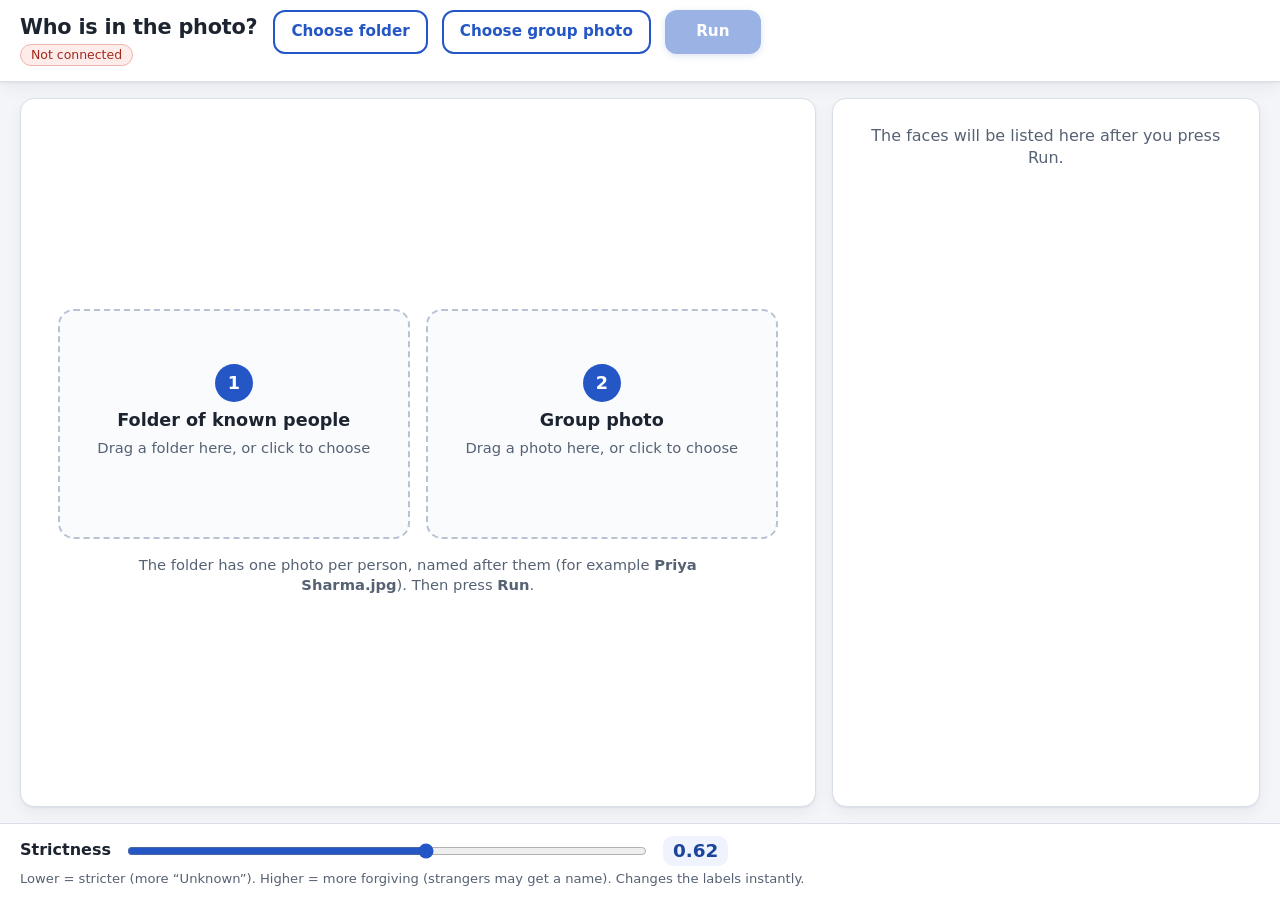
==== commit 1ce8671f: "Top bar: remove repeated 'works offline', move download buttons up next to the drawer buttons" ====
--- a/app/static/index.html
+++ b/app/static/index.html
@@ -16,7 +16,7 @@
         <h1>Who is in the photo?</h1>
         <div class="brand-row">
           <p id="engine-status" class="pill" role="status">Starting up...</p>
-          <span class="lib-note">works offline &middot; <span id="lib"></span></span>
+          <span class="lib-note" id="lib"></span>
         </div>
       </div>
 
@@ -40,6 +40,10 @@
       <div class="top-extra">
         <button id="open-gallery" class="btn ghost sm" type="button" hidden>Known people <span id="gallery-count"></span></button>
         <button id="open-notes" class="btn ghost sm" type="button" hidden>Folder notes <span id="notes-count"></span></button>
+        <div id="tools" class="tools" hidden>
+          <button id="dl-png" class="btn sm" type="button" title="Save the group photo with the boxes and names">Download PNG</button>
+          <button id="dl-csv" class="btn sm" type="button" title="Save the list of faces as a spreadsheet file">Download CSV</button>
+        </div>
       </div>
 
       <input id="folder-input" type="file" webkitdirectory multiple hidden>
@@ -114,10 +118,6 @@
         </div>
         <p class="slider-help">Lower = stricter (more &ldquo;Unknown&rdquo;). Higher = more forgiving (strangers may get a name). Changes the labels instantly.</p>
       </div>
-      <div id="tools" class="tools" hidden>
-        <button id="dl-png" class="btn sm" type="button">Download photo (PNG)</button>
-        <button id="dl-csv" class="btn sm" type="button">Download results (CSV)</button>
-      </div>
     </footer>
   </div>
 
--- a/app/static/style.css
+++ b/app/static/style.css
@@ -34,7 +34,7 @@
 
 /* ---------- top bar ---------- */
 .topbar {
-  flex: none; display: flex; align-items: center; flex-wrap: wrap; gap: 10px 20px;
+  flex: none; display: flex; align-items: center; flex-wrap: wrap; gap: 10px 16px;
   padding: 10px 20px; background: #fff; border-bottom: 1px solid var(--line); box-shadow: var(--shadow);
 }
 .brand h1 { font-size: 1.3rem; line-height: 1.2; letter-spacing: -.01em; }
@@ -48,10 +48,11 @@
 .pill.bad { background: var(--error-bg); color: var(--error); border-color: #f1b5ae; }
 
 .actions { display: flex; align-items: flex-start; gap: 14px; flex-wrap: wrap; min-width: 0; }
-.act { display: flex; flex-direction: column; gap: 3px; min-width: 0; }
-.file-note { font-size: .78rem; color: var(--muted); max-width: 230px; min-height: 1.1em; overflow: hidden; text-overflow: ellipsis; white-space: nowrap; }
+.act { display: flex; flex-direction: column; align-items: flex-start; gap: 3px; min-width: 0; }
+.file-note { font-size: .78rem; color: var(--muted); max-width: 150px; min-height: 1.1em; overflow: hidden; text-overflow: ellipsis; white-space: nowrap; }
 .row { display: flex; gap: 10px; }
-.top-extra { display: flex; gap: 8px; margin-left: auto; }
+.top-extra { display: flex; align-items: center; gap: 8px; margin-left: auto; }
+.top-extra .btn { padding: 0 13px; font-size: .92rem; }
 
 /* ---------- buttons ---------- */
 .btn {
@@ -203,7 +204,7 @@
   padding: 2px 10px; border-radius: 10px; background: #eef3fd; color: var(--primary-dark);
 }
 .slider-help { margin-top: 2px; font-size: .82rem; color: var(--muted); white-space: nowrap; overflow: hidden; text-overflow: ellipsis; }
-.tools { flex: none; display: flex; gap: 10px; }
+.tools { flex: none; display: flex; gap: 8px; }
 
 /* ---------- pop-up drawers (known people, folder notes) ---------- */
 dialog.drawer {
@@ -259,7 +260,9 @@
   .row { width: 100%; }
   .file-note { max-width: none; }
   .top-extra { margin-left: 0; flex-basis: 100%; }
-  .top-extra .btn { flex: 1; }
+  .top-extra { flex-wrap: wrap; }
+  .tools { display: contents; }               /* the download buttons join the row of buttons */
+  .top-extra .btn { flex: 1 1 40%; }
   .workspace { grid-template-columns: minmax(0, 1fr); grid-template-rows: none; padding: 12px 14px; }
   .stage-col { height: min(62vh, 125vw); min-height: 280px; }
   .zones { grid-template-columns: 1fr; }
@@ -268,8 +271,6 @@
   .face-list { overflow: visible; flex: none; }
   .bottombar { flex-direction: column; align-items: stretch; padding: 12px 14px 16px; }
   .slider-help { white-space: normal; }
-  .tools { flex-direction: column; }
-  .tools .btn { width: 100%; }
   .stat-num { font-size: 1.5rem; }
   .thumb.ref { display: none; }
   .face-card { grid-template-columns: 48px minmax(0, 1fr) auto; gap: 10px; }
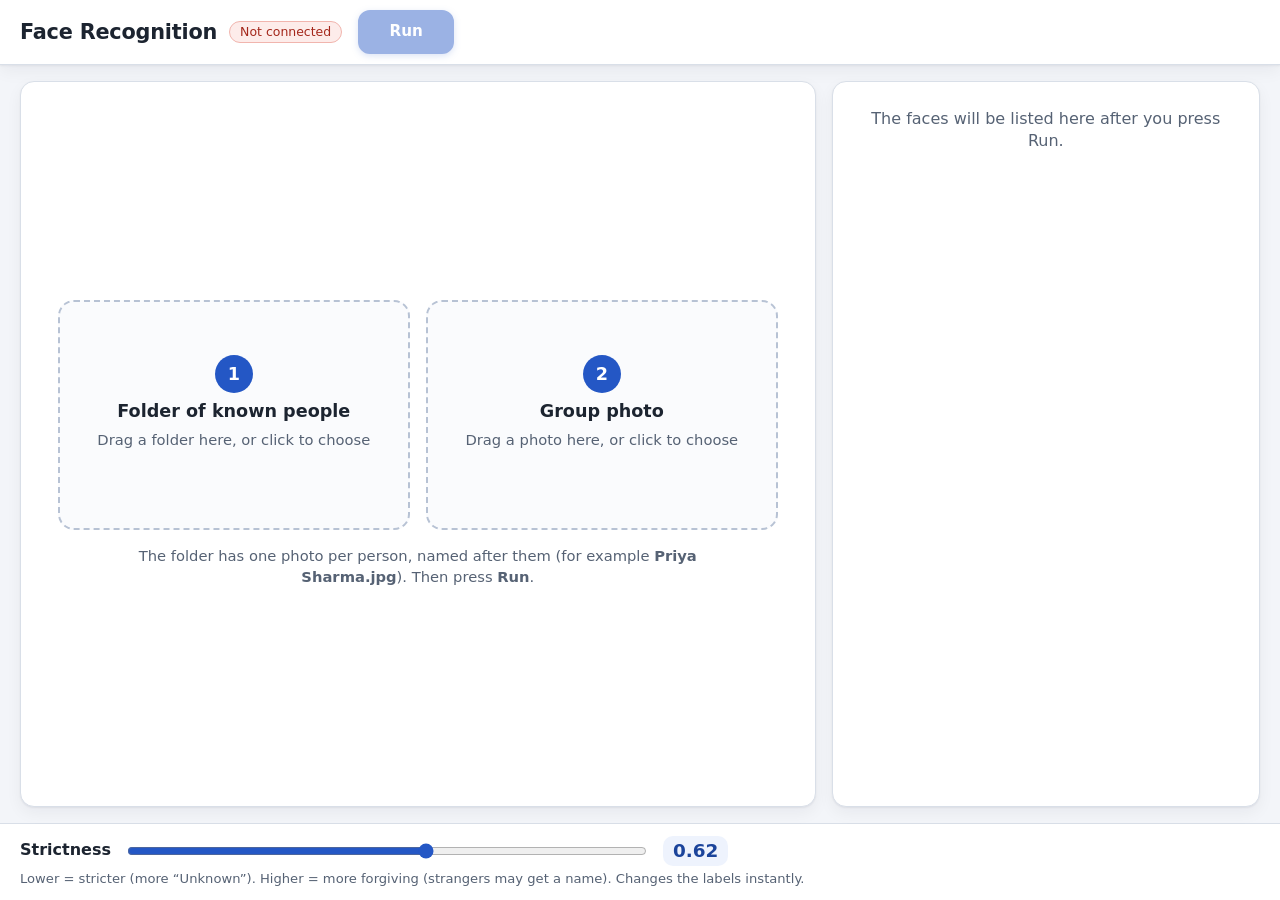
==== commit a33d353b: "Rename to Face Recognition; status pill only on load or error; drop zones replace the choose buttons" ====
--- a/app/static/index.html
+++ b/app/static/index.html
@@ -3,7 +3,7 @@
 <head>
   <meta charset="utf-8">
   <meta name="viewport" content="width=device-width, initial-scale=1">
-  <title>Who is in the photo?</title>
+  <title>Face Recognition</title>
   <link rel="icon" href="favicon.svg" type="image/svg+xml">
   <link rel="stylesheet" href="style.css">
 </head>
@@ -13,27 +13,26 @@
     <!-- top bar: title, status, the three actions, and the two pop-up buttons -->
     <header class="topbar">
       <div class="brand">
-        <h1>Who is in the photo?</h1>
-        <div class="brand-row">
-          <p id="engine-status" class="pill" role="status">Starting up...</p>
-          <span class="lib-note" id="lib"></span>
-        </div>
+        <h1>Face Recognition</h1>
+        <!-- shown only while the models load, or when something is wrong -->
+        <p id="engine-status" class="pill" role="status">Starting up...</p>
       </div>
 
       <div class="actions">
-        <div class="act">
-          <button id="pick-folder" class="btn sm" type="button">Choose folder</button>
+        <div class="row">
+          <button id="run" class="btn primary sm" type="button" disabled>Run</button>
+          <button id="cancel" class="btn secondary sm" type="button" hidden>Cancel</button>
+        </div>
+        <!-- file names, with a small link to pick again (the big drop zones do the first pick) -->
+        <div class="files">
+        <div id="chip-folder" class="file-chip" hidden>
           <span id="folder-info" class="file-note" aria-live="polite"></span>
+          <button id="pick-folder" class="link" type="button">Change folder</button>
         </div>
-        <div class="act">
-          <button id="pick-group" class="btn sm" type="button">Choose group photo</button>
+        <div id="chip-group" class="file-chip" hidden>
           <span id="group-info" class="file-note" aria-live="polite"></span>
+          <button id="pick-group" class="link" type="button">Change photo</button>
         </div>
-        <div class="act">
-          <div class="row">
-            <button id="run" class="btn primary sm" type="button" disabled>Run</button>
-            <button id="cancel" class="btn secondary sm" type="button" hidden>Cancel</button>
-          </div>
         </div>
       </div>
 
--- a/app/static/style.css
+++ b/app/static/style.css
@@ -37,19 +37,24 @@
   flex: none; display: flex; align-items: center; flex-wrap: wrap; gap: 10px 16px;
   padding: 10px 20px; background: #fff; border-bottom: 1px solid var(--line); box-shadow: var(--shadow);
 }
+.brand { display: flex; align-items: center; gap: 12px; }
 .brand h1 { font-size: 1.3rem; line-height: 1.2; letter-spacing: -.01em; }
-.brand-row { display: flex; align-items: center; gap: 10px; margin-top: 4px; }
-.lib-note { font-size: .78rem; color: var(--muted); }
 .pill {
   display: inline-block; padding: 1px 10px; border-radius: 999px; font-size: .78rem;
   background: #fff4d6; color: #7a5200; border: 1px solid #f0d58a;
 }
-.pill.ok { background: #e3f5e9; color: #115c2b; border-color: #a9dcb9; }
 .pill.bad { background: var(--error-bg); color: var(--error); border-color: #f1b5ae; }
 
-.actions { display: flex; align-items: flex-start; gap: 14px; flex-wrap: wrap; min-width: 0; }
-.act { display: flex; flex-direction: column; align-items: flex-start; gap: 3px; min-width: 0; }
-.file-note { font-size: .78rem; color: var(--muted); max-width: 150px; min-height: 1.1em; overflow: hidden; text-overflow: ellipsis; white-space: nowrap; }
+.actions { display: flex; align-items: center; gap: 14px; flex-wrap: wrap; min-width: 0; }
+.files { display: flex; flex-direction: column; min-width: 0; }
+.file-chip { display: flex; align-items: baseline; gap: 8px; min-width: 0; }
+.file-note { font-size: .82rem; color: var(--muted); max-width: 260px; overflow: hidden; text-overflow: ellipsis; white-space: nowrap; }
+.link {
+  font: inherit; font-size: .82rem; font-weight: 600; color: var(--primary); background: none; border: 0;
+  padding: 4px 2px; cursor: pointer; text-decoration: underline; text-underline-offset: 2px; white-space: nowrap;
+}
+.link:hover:not(:disabled) { color: var(--primary-dark); }
+.link:disabled { opacity: .45; cursor: not-allowed; }
 .row { display: flex; gap: 10px; }
 .top-extra { display: flex; align-items: center; gap: 8px; margin-left: auto; }
 .top-extra .btn { padding: 0 13px; font-size: .92rem; }
@@ -255,10 +260,10 @@
   .app { height: auto; min-height: 100vh; overflow: visible; }
   .topbar { padding: 10px 14px; }
   .actions { flex-basis: 100%; }
-  .act { flex: 1 1 140px; }
-  .act .btn, .row .btn { width: 100%; }
   .row { width: 100%; }
-  .file-note { max-width: none; }
+  .row .btn { flex: 1; }
+  .file-chip { flex: 1 1 100%; }
+  .file-note { max-width: none; flex: 1; }
   .top-extra { margin-left: 0; flex-basis: 100%; }
   .top-extra { flex-wrap: wrap; }
   .tools { display: contents; }               /* the download buttons join the row of buttons */
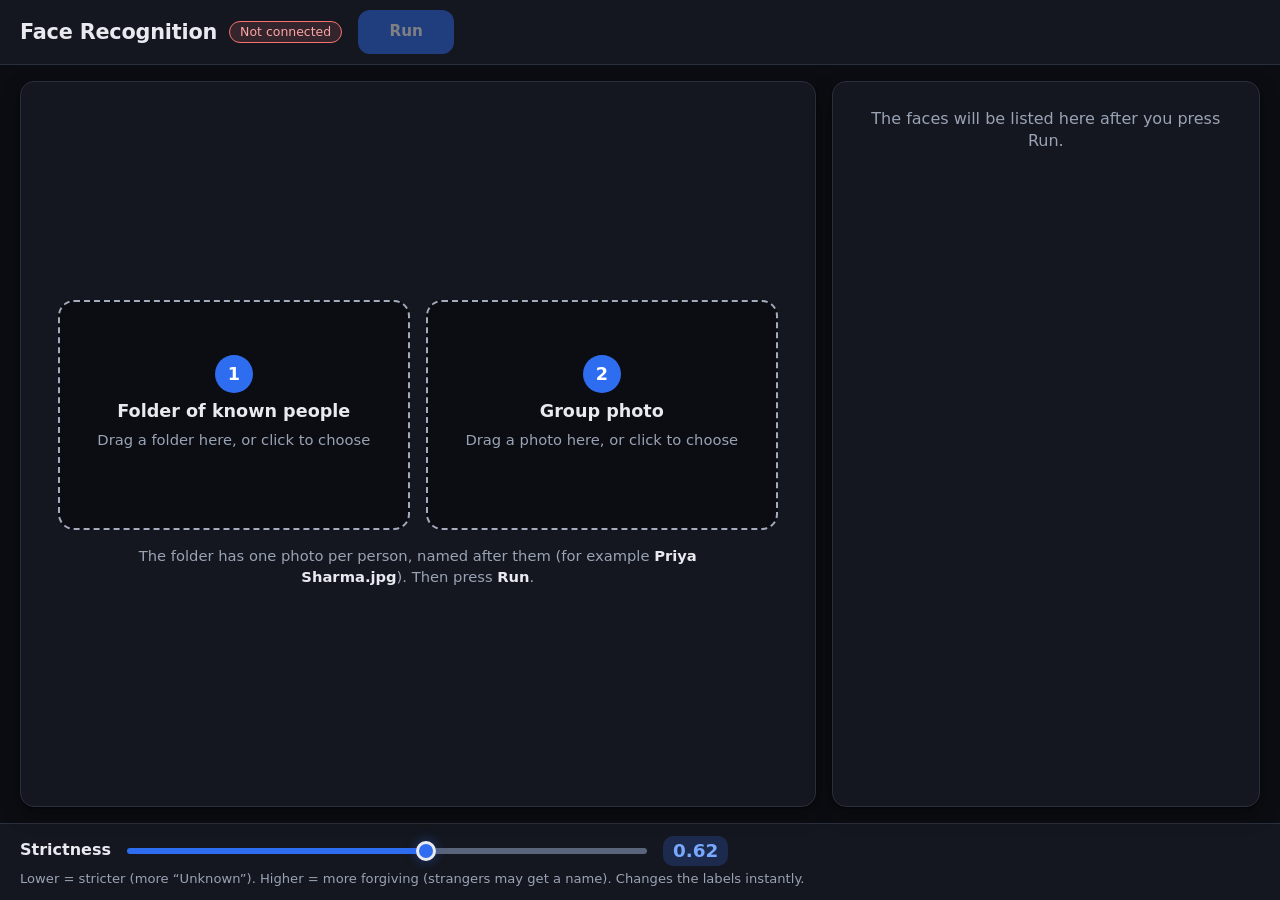
==== commit e3c1eb59: "Add a dark theme as the only look" ====
--- a/app/static/index.html
+++ b/app/static/index.html
@@ -4,6 +4,8 @@
   <meta charset="utf-8">
   <meta name="viewport" content="width=device-width, initial-scale=1">
   <title>Face Recognition</title>
+  <meta name="color-scheme" content="dark">
+  <meta name="theme-color" content="#0b0d12">
   <link rel="icon" href="favicon.svg" type="image/svg+xml">
   <link rel="stylesheet" href="style.css">
 </head>
--- a/app/static/style.css
+++ b/app/static/style.css
@@ -1,33 +1,59 @@
 /* All local: no web fonts, no CDN. Uses the fonts already installed on the computer.
-   Layout: one screen, no page scrolling on a laptop. Only the list of faces and the pop-up drawers scroll. */
+   Dark theme (the only look). Layout: one screen, no page scrolling on a laptop;
+   only the list of faces and the pop-up drawers scroll.
+
+   Contrast (WCAG AA, 4.5:1 for normal text): main text #e8eaf0 and helper text #9aa3b5 on the panels #14171f / #1b1f2a;
+   white on the blue fill #2f6df0 = 4.6; the lighter blue #78a9ff for links / outlines = 7.0 on #1b1f2a;
+   green #4ade80 and amber #fbbf24 are bright on dark, and the Known / Unknown badges use dark text on those fills. */
 :root {
-  --bg: #f3f5f9;
-  --card: #ffffff;
-  --text: #1c2430;
-  --muted: #566274;
-  --line: #d9dfe8;
-  --primary: #2457c5;
-  --primary-dark: #1b449b;
-  --known: #17803d;
-  --unknown: #b45309;
-  --error-bg: #fdecea;
-  --error: #a4281c;
+  color-scheme: dark;                     /* dark scrollbars, form controls and popups */
+  --bg: #0b0d12;
+  --panel: #14171f;
+  --card: #1b1f2a;
+  --card-hover: #232938;
+  --line: #2a2f3c;                        /* thin, subtle borders */
+  --line-strong: #3c4457;
+  --text: #e8eaf0;
+  --muted: #9aa3b5;
+  --accent: #2f6df0;                      /* fills (Run, slider, selected chip): white text on it */
+  --accent-dark: #2558cf;
+  --accent-text: #78a9ff;                 /* the same blue when used as text or outline on dark */
+  --accent-glow: rgba(47, 109, 240, .45);
+  --known: #4ade80;
+  --known-fill: #15803d;                  /* solid label colour (white text) */
+  --unknown: #fbbf24;
+  --unknown-fill: #b45309;
+  --error: #fca5a5;
+  --error-bg: rgba(248, 113, 113, .14);
+  --error-line: #f87171;
+  --warn: #fcd34d;
+  --warn-bg: rgba(251, 191, 36, .13);
+  --warn-line: #d9a21c;
   --radius: 14px;
-  --focus: #0b3a8f;                       /* dark blue ring: clearly visible on white and on the blue buttons */
-  --shadow: 0 1px 2px rgba(16, 24, 40, .06), 0 6px 16px rgba(16, 24, 40, .05);
+  --focus: #a8c7ff;
+  --shadow: 0 1px 2px rgba(0, 0, 0, .5), 0 8px 20px rgba(0, 0, 0, .3);
   --gap: 16px;
 }
 * { box-sizing: border-box; }
-html { font-size: 16px; height: 100%; }
+html { font-size: 16px; height: 100%; background: var(--bg); }
 body {
   margin: 0; height: 100%; overflow: hidden;
   background: var(--bg); color: var(--text);
   font-family: "Segoe UI", system-ui, -apple-system, "Helvetica Neue", Arial, sans-serif;
   line-height: 1.4;
+  scrollbar-color: var(--line-strong) transparent;
 }
 h1, h2, h3, p { margin: 0; }
 [hidden] { display: none !important; }
 :where(a, button, input, summary, [tabindex]):focus-visible { outline: 3px solid var(--focus); outline-offset: 2px; }
+::selection { background: var(--accent); color: #fff; }
+/* dark scrollbars everywhere (Chrome, Edge, Firefox) */
+* { scrollbar-color: var(--line-strong) transparent; scrollbar-width: thin; }
+@supports not (scrollbar-color: auto) {
+  ::-webkit-scrollbar { width: 10px; height: 10px; }
+  ::-webkit-scrollbar-thumb { background: var(--line-strong); border-radius: 6px; border: 2px solid transparent; background-clip: padding-box; }
+  ::-webkit-scrollbar-track { background: transparent; }
+}
 
 /* ---------- the page frame: top bar / main / bottom bar fill the window exactly ---------- */
 .app { height: 100vh; height: 100dvh; display: flex; flex-direction: column; overflow: hidden; }
@@ -35,25 +61,25 @@
 /* ---------- top bar ---------- */
 .topbar {
   flex: none; display: flex; align-items: center; flex-wrap: wrap; gap: 10px 16px;
-  padding: 10px 20px; background: #fff; border-bottom: 1px solid var(--line); box-shadow: var(--shadow);
+  padding: 10px 20px; background: var(--panel); border-bottom: 1px solid var(--line);
 }
 .brand { display: flex; align-items: center; gap: 12px; }
 .brand h1 { font-size: 1.3rem; line-height: 1.2; letter-spacing: -.01em; }
 .pill {
   display: inline-block; padding: 1px 10px; border-radius: 999px; font-size: .78rem;
-  background: #fff4d6; color: #7a5200; border: 1px solid #f0d58a;
-}
-.pill.bad { background: var(--error-bg); color: var(--error); border-color: #f1b5ae; }
+  background: var(--warn-bg); color: var(--warn); border: 1px solid var(--warn-line);
+}
+.pill.bad { background: var(--error-bg); color: var(--error); border-color: var(--error-line); }
 
 .actions { display: flex; align-items: center; gap: 14px; flex-wrap: wrap; min-width: 0; }
 .files { display: flex; flex-direction: column; min-width: 0; }
 .file-chip { display: flex; align-items: baseline; gap: 8px; min-width: 0; }
 .file-note { font-size: .82rem; color: var(--muted); max-width: 260px; overflow: hidden; text-overflow: ellipsis; white-space: nowrap; }
 .link {
-  font: inherit; font-size: .82rem; font-weight: 600; color: var(--primary); background: none; border: 0;
+  font: inherit; font-size: .82rem; font-weight: 600; color: var(--accent-text); background: none; border: 0;
   padding: 4px 2px; cursor: pointer; text-decoration: underline; text-underline-offset: 2px; white-space: nowrap;
 }
-.link:hover:not(:disabled) { color: var(--primary-dark); }
+.link:hover:not(:disabled) { color: #a8c7ff; }
 .link:disabled { opacity: .45; cursor: not-allowed; }
 .row { display: flex; gap: 10px; }
 .top-extra { display: flex; align-items: center; gap: 8px; margin-left: auto; }
@@ -63,23 +89,25 @@
 .btn {
   font: inherit; font-weight: 600; font-size: 1rem;
   min-height: 44px; padding: 0 20px; border-radius: 12px; cursor: pointer;
-  border: 2px solid var(--primary); background: #fff; color: var(--primary);
-  transition: background-color .15s, border-color .15s, color .15s;
+  border: 2px solid var(--accent-text); background: transparent; color: var(--accent-text);
+  transition: background-color .15s, border-color .15s, color .15s, box-shadow .15s;
 }
 .btn.sm { padding: 0 16px; font-size: .95rem; }
-.btn:hover:not(:disabled) { background: #eef3fd; }
+.btn:hover:not(:disabled) { background: rgba(120, 169, 255, .14); }
 .btn:active:not(:disabled) { transform: translateY(1px); }
-.btn.primary { background: var(--primary); color: #fff; min-width: 96px; box-shadow: 0 2px 6px rgba(36, 87, 197, .35); }
-.btn.primary:hover:not(:disabled) { background: var(--primary-dark); }
-.btn.secondary { border-color: #b7c2d4; color: #3f4a5a; }
-.btn.ghost { border-color: var(--line); color: var(--text); }
+.btn.primary { background: var(--accent); border-color: var(--accent); color: #fff; min-width: 96px; box-shadow: 0 0 18px rgba(47, 109, 240, .35); }
+.btn.primary:hover:not(:disabled) { background: var(--accent-dark); border-color: var(--accent-dark); }
+.btn.secondary { border-color: var(--line-strong); color: var(--text); }
+.btn.ghost { border-color: var(--line-strong); color: var(--text); }
+.btn.ghost:hover:not(:disabled), .btn.secondary:hover:not(:disabled) { background: rgba(255, 255, 255, .07); }
 .btn:disabled { opacity: .45; cursor: not-allowed; }
+.btn.primary:disabled { box-shadow: none; }
 
 .alert {
   flex: none; margin: 10px 20px 0; padding: 10px 16px; border-radius: 12px; font-weight: 600; overflow-wrap: anywhere;
-  background: var(--error-bg); color: var(--error); border: 1px solid #f1b5ae;
-}
-.alert.warn { background: #fff4d6; color: #7a5200; border-color: #f0d58a; }
+  background: var(--error-bg); color: var(--error); border: 1px solid var(--error-line);
+}
+.alert.warn { background: var(--warn-bg); color: var(--warn); border-color: var(--warn-line); }
 
 /* ---------- main area: two columns that fill the remaining height ---------- */
 .workspace {
@@ -87,7 +115,7 @@
   grid-template-columns: minmax(0, 65fr) minmax(0, 35fr); grid-template-rows: minmax(0, 1fr);
 }
 .stage-col, .panel {
-  position: relative; min-width: 0; min-height: 0; background: var(--card);
+  position: relative; min-width: 0; min-height: 0; background: var(--panel);
   border: 1px solid var(--line); border-radius: var(--radius); box-shadow: var(--shadow);
 }
 .stage-col { overflow: hidden; }
@@ -97,25 +125,32 @@
 .zones { display: grid; grid-template-columns: 1fr 1fr; gap: var(--gap); width: min(100%, 720px); }
 .dropzone {
   display: flex; flex-direction: column; align-items: center; justify-content: center; gap: 6px;
-  min-height: min(230px, 38vh); padding: 18px; border: 2px dashed #b7c2d4; border-radius: 16px;
-  background: #fafbfd; color: var(--text); font: inherit; text-align: center; cursor: pointer;
-  transition: border-color .15s, background-color .15s;
-}
-.dropzone:hover { border-color: var(--primary); background: #f3f7fe; }
+  min-height: min(230px, 38vh); padding: 18px; border: 2px dashed #a3abbd; border-radius: 16px;
+  background: var(--bg); color: var(--text); font: inherit; text-align: center; cursor: pointer;
+  transition: border-color .15s, background-color .15s, box-shadow .15s;
+}
+.dropzone:hover {
+  border-color: var(--accent-text); background: #0f1420;
+  box-shadow: 0 0 0 1px var(--accent-text), 0 0 26px var(--accent-glow);
+}
 .zone-num {
-  width: 38px; height: 38px; border-radius: 50%; background: var(--primary); color: #fff;
+  width: 38px; height: 38px; border-radius: 50%; background: var(--accent); color: #fff;
   display: flex; align-items: center; justify-content: center; font-weight: 700; font-size: 1.1rem;
 }
 .zone-title { font-weight: 700; font-size: 1.1rem; }
 .zone-text { color: var(--muted); font-size: .92rem; }
 .zone-status { font-size: .88rem; font-weight: 600; color: var(--known); min-height: 1.3em; overflow-wrap: anywhere; }
 .dropzone .over-text { display: none; }
-.dropzone.over { border-color: var(--primary); border-style: solid; background: #eaf1fe; }
+.dropzone.over {
+  border-color: var(--accent-text); border-style: solid; background: #101a33;
+  box-shadow: 0 0 0 2px var(--accent-text), 0 0 38px var(--accent-glow);
+}
 .dropzone.over .idle { display: none; }
-.dropzone.over .over-text { display: inline; color: var(--primary-dark); font-weight: 700; }
-.dropzone.done { border-style: solid; border-color: #a9dcb9; background: #f3fbf6; }
-.dropzone.done .zone-num { background: var(--known); }
+.dropzone.over .over-text { display: inline; color: var(--accent-text); font-weight: 700; }
+.dropzone.done { border-style: solid; border-color: var(--known); background: #0e1a14; }
+.dropzone.done .zone-num { background: var(--known-fill); }
 .help-line { color: var(--muted); font-size: .92rem; text-align: center; max-width: 620px; }
+.help-line strong { color: var(--text); }
 
 /* the photo: the canvas is sized by the script so it fits the area exactly (aspect ratio kept) */
 .photo { position: absolute; inset: 0; display: flex; align-items: center; justify-content: center; padding: 12px; }
@@ -123,22 +158,23 @@
 .stage-col.over::after {
   content: "Drop a photo for a new group photo, or a folder for new known people";
   position: absolute; inset: 8px; z-index: 3; display: flex; align-items: center; justify-content: center; text-align: center; padding: 20px;
-  border: 3px dashed var(--primary); border-radius: 12px; background: rgba(234, 241, 254, .92);
-  color: var(--primary-dark); font-weight: 700; font-size: 1.1rem; pointer-events: none;
+  border: 3px dashed var(--accent-text); border-radius: 12px; background: rgba(16, 26, 51, .93);
+  box-shadow: 0 0 38px var(--accent-glow);
+  color: var(--accent-text); font-weight: 700; font-size: 1.1rem; pointer-events: none;
 }
 
 /* progress */
 .progress-overlay {
   position: absolute; inset: 0; z-index: 2; display: flex; align-items: center; justify-content: center;
-  padding: 20px; background: rgba(255, 255, 255, .9);
+  padding: 20px; background: rgba(11, 13, 18, .95);
 }
 .progress-card { width: min(100%, 520px); }
 .bar-row { display: flex; align-items: center; gap: 14px; }
-.bar { flex: 1; height: 16px; background: #e5eaf2; border-radius: 999px; overflow: hidden; }
-#bar-fill { height: 100%; width: 0; background: var(--primary); transition: width .2s; }
+.bar { flex: 1; height: 14px; background: #262c3b; border-radius: 999px; overflow: hidden; }
+#bar-fill { height: 100%; width: 0; background: var(--accent); box-shadow: 0 0 12px var(--accent-glow); transition: width .2s; }
 .bar.busy #bar-fill { width: 35% !important; animation: slide 1.1s ease-in-out infinite alternate; }
 @keyframes slide { from { margin-left: 0; } to { margin-left: 65%; } }
-.pct { min-width: 3.4ch; text-align: right; font-weight: 700; font-variant-numeric: tabular-nums; color: var(--primary-dark); }
+.pct { min-width: 3.4ch; text-align: right; font-weight: 700; font-variant-numeric: tabular-nums; color: var(--accent-text); }
 #progress-text { margin-top: 8px; font-size: .92rem; color: var(--muted); overflow-wrap: anywhere; text-align: center; }
 
 /* ---------- right panel ---------- */
@@ -147,7 +183,7 @@
 .summary.visually-hidden { position: absolute; width: 1px; height: 1px; overflow: hidden; clip: rect(0 0 0 0); white-space: nowrap; }
 .panel-empty { color: var(--muted); text-align: center; margin: auto 0; padding: 0 12px; }
 .stats { flex: none; display: grid; grid-template-columns: repeat(3, 1fr); gap: 8px; }
-.stat { border: 1px solid var(--line); border-top: 4px solid var(--primary); border-radius: 12px; padding: 6px 8px; text-align: center; background: #fff; }
+.stat { border: 1px solid var(--line); border-top: 4px solid var(--accent); border-radius: 12px; padding: 6px 8px; text-align: center; background: var(--card); }
 .stat.known { border-top-color: var(--known); }
 .stat.unknown { border-top-color: var(--unknown); }
 .stat-num { display: block; font-size: 1.75rem; font-weight: 700; line-height: 1.1; }
@@ -159,54 +195,65 @@
 .chip {
   flex: 1; min-height: 40px; padding: 0 10px; border-radius: 999px; cursor: pointer; white-space: nowrap;
   font: inherit; font-weight: 600; font-size: .95rem;
-  border: 2px solid var(--line); background: #fff; color: var(--text);
+  border: 2px solid var(--line-strong); background: var(--card); color: var(--text);
   transition: background-color .15s, border-color .15s, color .15s;
 }
-.chip span { display: inline-block; min-width: 1.6em; margin-left: 2px; padding: 0 6px; border-radius: 999px; background: #eef1f6; font-size: .82rem; }
-.chip:hover { border-color: var(--primary); }
-.chip[aria-pressed="true"] { background: var(--primary); border-color: var(--primary); color: #fff; }
-.chip[aria-pressed="true"] span { background: rgba(255, 255, 255, .25); }
+.chip span { display: inline-block; min-width: 1.6em; margin-left: 2px; padding: 0 6px; border-radius: 999px; background: #2a3040; color: var(--text); font-size: .82rem; }
+.chip:hover { border-color: var(--accent-text); }
+.chip[aria-pressed="true"] { background: var(--accent); border-color: var(--accent); color: #fff; }
+.chip[aria-pressed="true"] span { background: rgba(0, 0, 0, .28); color: #fff; }
 
 /* the list of faces: the ONLY thing in the page that scrolls */
 .face-list { list-style: none; margin: 0; padding: 2px 4px 2px 2px; flex: 1; min-height: 0; overflow-y: auto; display: flex; flex-direction: column; gap: 8px; }
 .face-card {
   flex: none; display: grid; grid-template-columns: 56px minmax(0, 1fr) auto; align-items: center; gap: 12px;
-  padding: 8px 10px; border: 1px solid var(--line); border-radius: 12px; background: #fff; cursor: pointer;
+  padding: 8px 10px; border: 1px solid var(--line); border-radius: 12px; background: var(--card); cursor: pointer;
   transition: background-color .15s, border-color .15s;
 }
-.face-card.hover { background: #eef3fd; border-color: #aac0ee; }
-.face-card.selected { background: #dde8fb; border-color: var(--primary); box-shadow: inset 4px 0 0 var(--primary); }
+.face-card.hover { background: var(--card-hover); border-color: #5a6a8f; }
+.face-card.selected { background: #1c2a4d; border-color: var(--accent-text); box-shadow: inset 4px 0 0 var(--accent-text); }
 .face-card:focus-visible { outline-offset: -2px; }
 .crop-wrap { position: relative; width: 56px; height: 56px; }
 .face-no {
   position: absolute; top: -5px; left: -5px; min-width: 22px; height: 22px; padding: 0 5px; border-radius: 999px;
-  background: #1c2430; color: #fff; font-size: .75rem; font-weight: 700; display: flex; align-items: center; justify-content: center;
-  border: 2px solid #fff;
-}
-.thumb { width: 56px; height: 56px; object-fit: cover; border-radius: 10px; border: 1px solid var(--line); background: #e5eaf2; display: block; }
+  background: #e8eaf0; color: #0b0d12; font-size: .75rem; font-weight: 700; display: flex; align-items: center; justify-content: center;
+  border: 2px solid var(--card);
+}
+.thumb { width: 56px; height: 56px; object-fit: cover; border-radius: 10px; border: 1px solid var(--line-strong); background: #262c3b; display: block; }
 .thumb.ref { width: 40px; height: 40px; border-radius: 50%; }
 .face-main { min-width: 0; }
 .person { display: block; font-weight: 700; overflow-wrap: anywhere; line-height: 1.25; }
 .hint { display: block; font-size: .82rem; color: var(--muted); overflow-wrap: anywhere; }
 .dist { display: block; font-size: .82rem; color: var(--muted); font-variant-numeric: tabular-nums; }
 .face-side { display: flex; align-items: center; gap: 8px; }
-.badge { display: inline-block; padding: 3px 12px; border-radius: 999px; font-weight: 700; font-size: .85rem; color: #fff; }
-.badge.known { background: var(--known); }
-.badge.unknown { background: var(--unknown); }
+.badge { display: inline-block; padding: 3px 12px; border-radius: 999px; font-weight: 700; font-size: .85rem; }
+.badge.known { background: var(--known); color: #052e16; }
+.badge.unknown { background: var(--unknown); color: #3a2400; }
 li.empty { text-align: center; color: var(--muted); padding: 22px 10px; cursor: default; list-style: none; }
 
 /* ---------- bottom bar ---------- */
 .bottombar {
   flex: none; display: flex; align-items: center; gap: 20px; padding: 10px 20px 12px;
-  background: #fff; border-top: 1px solid var(--line);
+  background: var(--panel); border-top: 1px solid var(--line);
 }
 .slider-block { flex: 1; min-width: 0; }
 .slider-row { display: flex; align-items: center; gap: 14px; }
 .slider-label { font-weight: 700; }
-input[type=range] { flex: 1; max-width: 520px; height: 30px; accent-color: var(--primary); }
+/* the slider: dark track, blue fill up to the thumb (the script sets --fill), blue thumb with a light ring */
+input[type=range] { -webkit-appearance: none; appearance: none; flex: 1; max-width: 520px; height: 30px; background: transparent; accent-color: var(--accent); --fill: 50%; }
+input[type=range]::-webkit-slider-runnable-track {
+  height: 6px; border-radius: 999px; background: linear-gradient(to right, var(--accent) var(--fill), #5a647a var(--fill));
+}
+input[type=range]::-moz-range-track { height: 6px; border-radius: 999px; background: #5a647a; }
+input[type=range]::-moz-range-progress { height: 6px; border-radius: 999px; background: var(--accent); }
+input[type=range]::-webkit-slider-thumb {
+  -webkit-appearance: none; appearance: none; width: 20px; height: 20px; margin-top: -7px; border-radius: 50%;
+  background: var(--accent); border: 3px solid var(--text); box-shadow: 0 0 12px var(--accent-glow);
+}
+input[type=range]::-moz-range-thumb { width: 14px; height: 14px; border-radius: 50%; background: var(--accent); border: 3px solid var(--text); box-shadow: 0 0 12px var(--accent-glow); }
 output {
   min-width: 4.2ch; text-align: center; font-weight: 700; font-size: 1.15rem;
-  padding: 2px 10px; border-radius: 10px; background: #eef3fd; color: var(--primary-dark);
+  padding: 2px 10px; border-radius: 10px; background: #1b2a4d; color: var(--accent-text);
 }
 .slider-help { margin-top: 2px; font-size: .82rem; color: var(--muted); white-space: nowrap; overflow: hidden; text-overflow: ellipsis; }
 .tools { flex: none; display: flex; gap: 8px; }
@@ -214,10 +261,11 @@
 /* ---------- pop-up drawers (known people, folder notes) ---------- */
 dialog.drawer {
   position: fixed; inset: 0 0 0 auto; margin: 0; width: min(460px, 100vw); height: 100vh; height: 100dvh; max-height: none;
-  padding: 0; border: 0; background: #fff; color: var(--text); box-shadow: -8px 0 30px rgba(16, 24, 40, .2);
+  padding: 0; border: 0; border-left: 1px solid var(--line-strong); background: var(--panel); color: var(--text);
+  box-shadow: -12px 0 40px rgba(0, 0, 0, .6);
 }
 dialog.drawer[open] { display: flex; flex-direction: column; animation: drawerIn .22s ease; }
-dialog.drawer::backdrop { background: rgba(16, 24, 40, .4); }
+dialog.drawer::backdrop { background: rgba(0, 0, 0, .62); }
 @keyframes drawerIn { from { transform: translateX(30px); opacity: 0; } to { transform: none; opacity: 1; } }
 .drawer-head { flex: none; display: flex; align-items: center; justify-content: space-between; gap: 12px; padding: 14px 18px; border-bottom: 1px solid var(--line); }
 .drawer-head h2 { font-size: 1.15rem; }
@@ -225,7 +273,7 @@
 .gallery-grid { list-style: none; margin: 0; padding: 0; display: grid; grid-template-columns: repeat(auto-fill, minmax(92px, 1fr)); gap: 14px 12px; }
 .gallery-grid li { text-align: center; min-width: 0; }
 .gallery-grid .thumb { width: 72px; height: 72px; margin: 0 auto 4px; }
-.gallery-grid span { display: block; font-size: .8rem; line-height: 1.25; overflow: hidden; text-overflow: ellipsis; white-space: nowrap; }
+.gallery-grid span { display: block; font-size: .8rem; line-height: 1.25; color: var(--text); overflow: hidden; text-overflow: ellipsis; white-space: nowrap; }
 #gallery-more { margin-top: 16px; }
 .notes-list { margin: 0; padding-left: 20px; font-size: .92rem; color: var(--muted); }
 .notes-list li { overflow-wrap: anywhere; margin-bottom: 8px; }
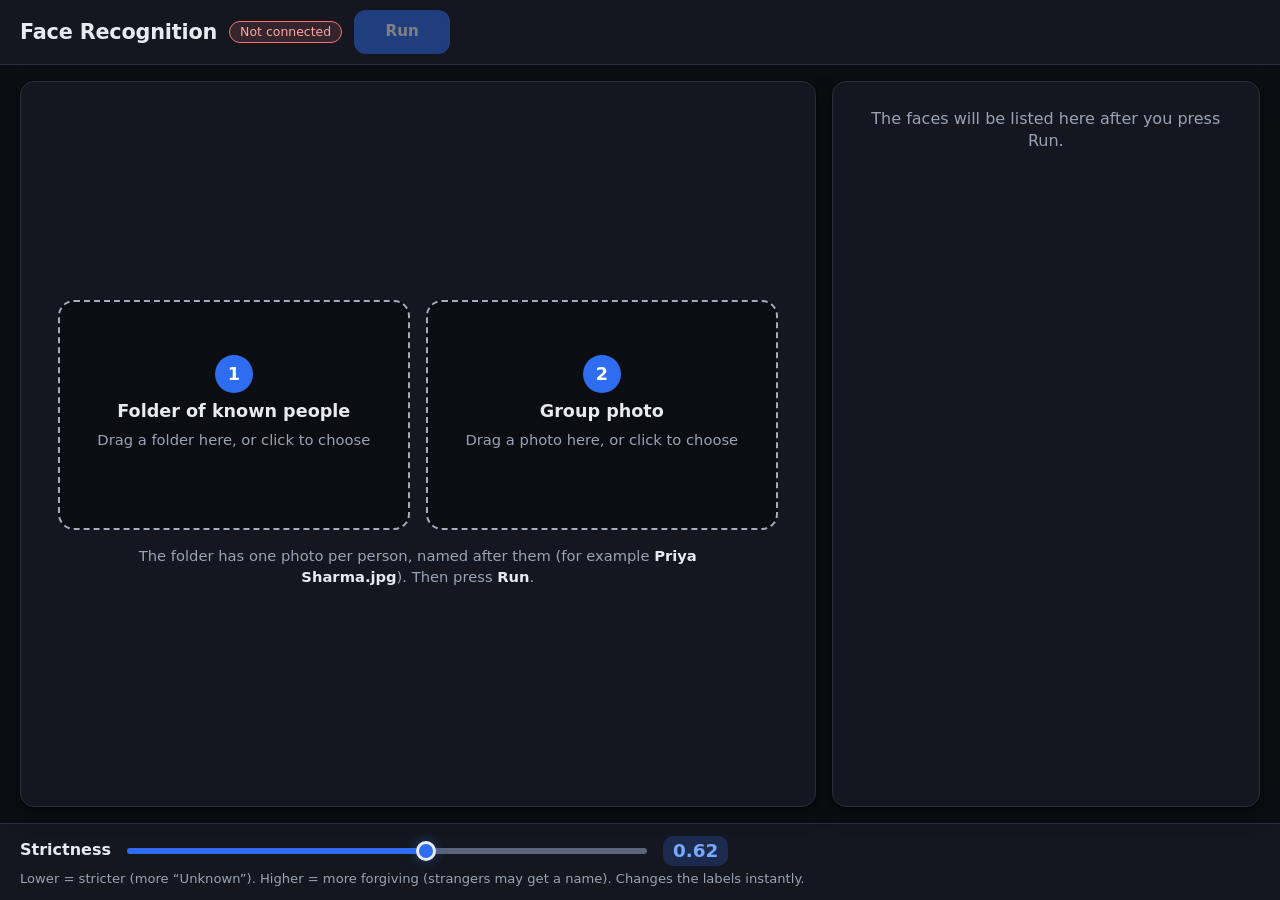
==== commit 8bb6f4bd: "Page: name an unknown face on its card and manage saved people in a drawer" ====
--- a/app/static/index.html
+++ b/app/static/index.html
@@ -41,6 +41,7 @@
       <div class="top-extra">
         <button id="open-gallery" class="btn ghost sm" type="button" hidden>Known people <span id="gallery-count"></span></button>
         <button id="open-notes" class="btn ghost sm" type="button" hidden>Folder notes <span id="notes-count"></span></button>
+        <button id="open-saved" class="btn ghost sm" type="button" hidden>Saved people <span id="saved-count"></span></button>
         <div id="tools" class="tools" hidden>
           <button id="dl-png" class="btn sm" type="button" title="Save the group photo with the boxes and names">Download PNG</button>
           <button id="dl-csv" class="btn sm" type="button" title="Save the list of faces as a spreadsheet file">Download CSV</button>
@@ -144,6 +145,19 @@
     </div>
   </dialog>
 
+  <dialog id="saved-dialog" class="drawer" aria-labelledby="saved-title">
+    <div class="drawer-head">
+      <h2 id="saved-title">Saved people</h2>
+      <button class="btn ghost sm" type="button" data-close>Close</button>
+    </div>
+    <div class="drawer-body">
+      <p class="drawer-note">Names you gave to unknown faces. They are kept on this computer and used in every later scan.</p>
+      <p id="saved-problem" class="saved-problem" role="alert" hidden></p>
+      <p id="saved-empty" class="drawer-note" hidden>Nobody is saved.</p>
+      <ul id="saved-list" class="saved-list"></ul>
+    </div>
+  </dialog>
+
   <script src="app.js"></script>
 </body>
 </html>
--- a/app/static/style.css
+++ b/app/static/style.css
@@ -85,6 +85,15 @@
 .top-extra { display: flex; align-items: center; gap: 8px; margin-left: auto; }
 .top-extra .btn { padding: 0 13px; font-size: .92rem; }
 
+/* laptop widths: a little tighter, so all the top-bar buttons stay on one row */
+@media (min-width: 901px) and (max-width: 1500px) {
+  .topbar { column-gap: 12px; }
+  .actions { gap: 10px; }
+  .file-note { max-width: 165px; }
+  .top-extra { gap: 6px; }
+  .top-extra .btn { padding: 0 8px; font-size: .86rem; }
+}
+
 /* ---------- buttons ---------- */
 .btn {
   font: inherit; font-weight: 600; font-size: 1rem;
@@ -231,6 +240,21 @@
 .badge.unknown { background: var(--unknown); color: #3a2400; }
 li.empty { text-align: center; color: var(--muted); padding: 22px 10px; cursor: default; list-style: none; }
 
+/* naming an Unknown face: a small button under the name, or the form across the whole card */
+.naming { grid-column: 2 / -1; margin-top: -6px; cursor: default; }
+.naming.open { grid-column: 1 / -1; margin-top: 0; }
+.btn.name-open { min-height: 30px; padding: 0 12px; font-size: .85rem; border-width: 1px; border-radius: 9px; }
+.naming form { display: flex; flex-direction: column; gap: 6px; padding-top: 6px; border-top: 1px solid var(--line); }
+.naming label { font-size: .85rem; font-weight: 700; }
+.naming input {
+  font: inherit; width: 100%; min-height: 38px; padding: 0 10px; border-radius: 9px;
+  border: 2px solid var(--line-strong); background: var(--bg); color: var(--text);
+}
+.naming input:focus { border-color: var(--accent-text); }
+.name-note { font-size: .82rem; color: var(--muted); overflow-wrap: anywhere; }
+.name-error { font-size: .85rem; font-weight: 600; color: var(--error); overflow-wrap: anywhere; }
+.naming .btn.sm { min-height: 36px; }
+
 /* ---------- bottom bar ---------- */
 .bottombar {
   flex: none; display: flex; align-items: center; gap: 20px; padding: 10px 20px 12px;
@@ -277,6 +301,11 @@
 #gallery-more { margin-top: 16px; }
 .notes-list { margin: 0; padding-left: 20px; font-size: .92rem; color: var(--muted); }
 .notes-list li { overflow-wrap: anywhere; margin-bottom: 8px; }
+.drawer-note { font-size: .92rem; color: var(--muted); margin-bottom: 14px; }
+.saved-problem { margin-bottom: 14px; padding: 10px 12px; border-radius: 12px; font-weight: 600; font-size: .92rem; overflow-wrap: anywhere; background: var(--error-bg); color: var(--error); border: 1px solid var(--error-line); }
+.saved-list { list-style: none; margin: 0; padding: 0; display: flex; flex-direction: column; gap: 8px; }
+.saved-list li { display: flex; align-items: center; justify-content: space-between; gap: 12px; padding: 8px 12px; border: 1px solid var(--line); border-radius: 12px; background: var(--card); }
+.saved-list li > div { min-width: 0; }
 
 /* ---------- gentle entrance of the result ---------- */
 @keyframes fadeUp { from { opacity: 0; transform: translateY(10px); } to { opacity: 1; transform: none; } }
